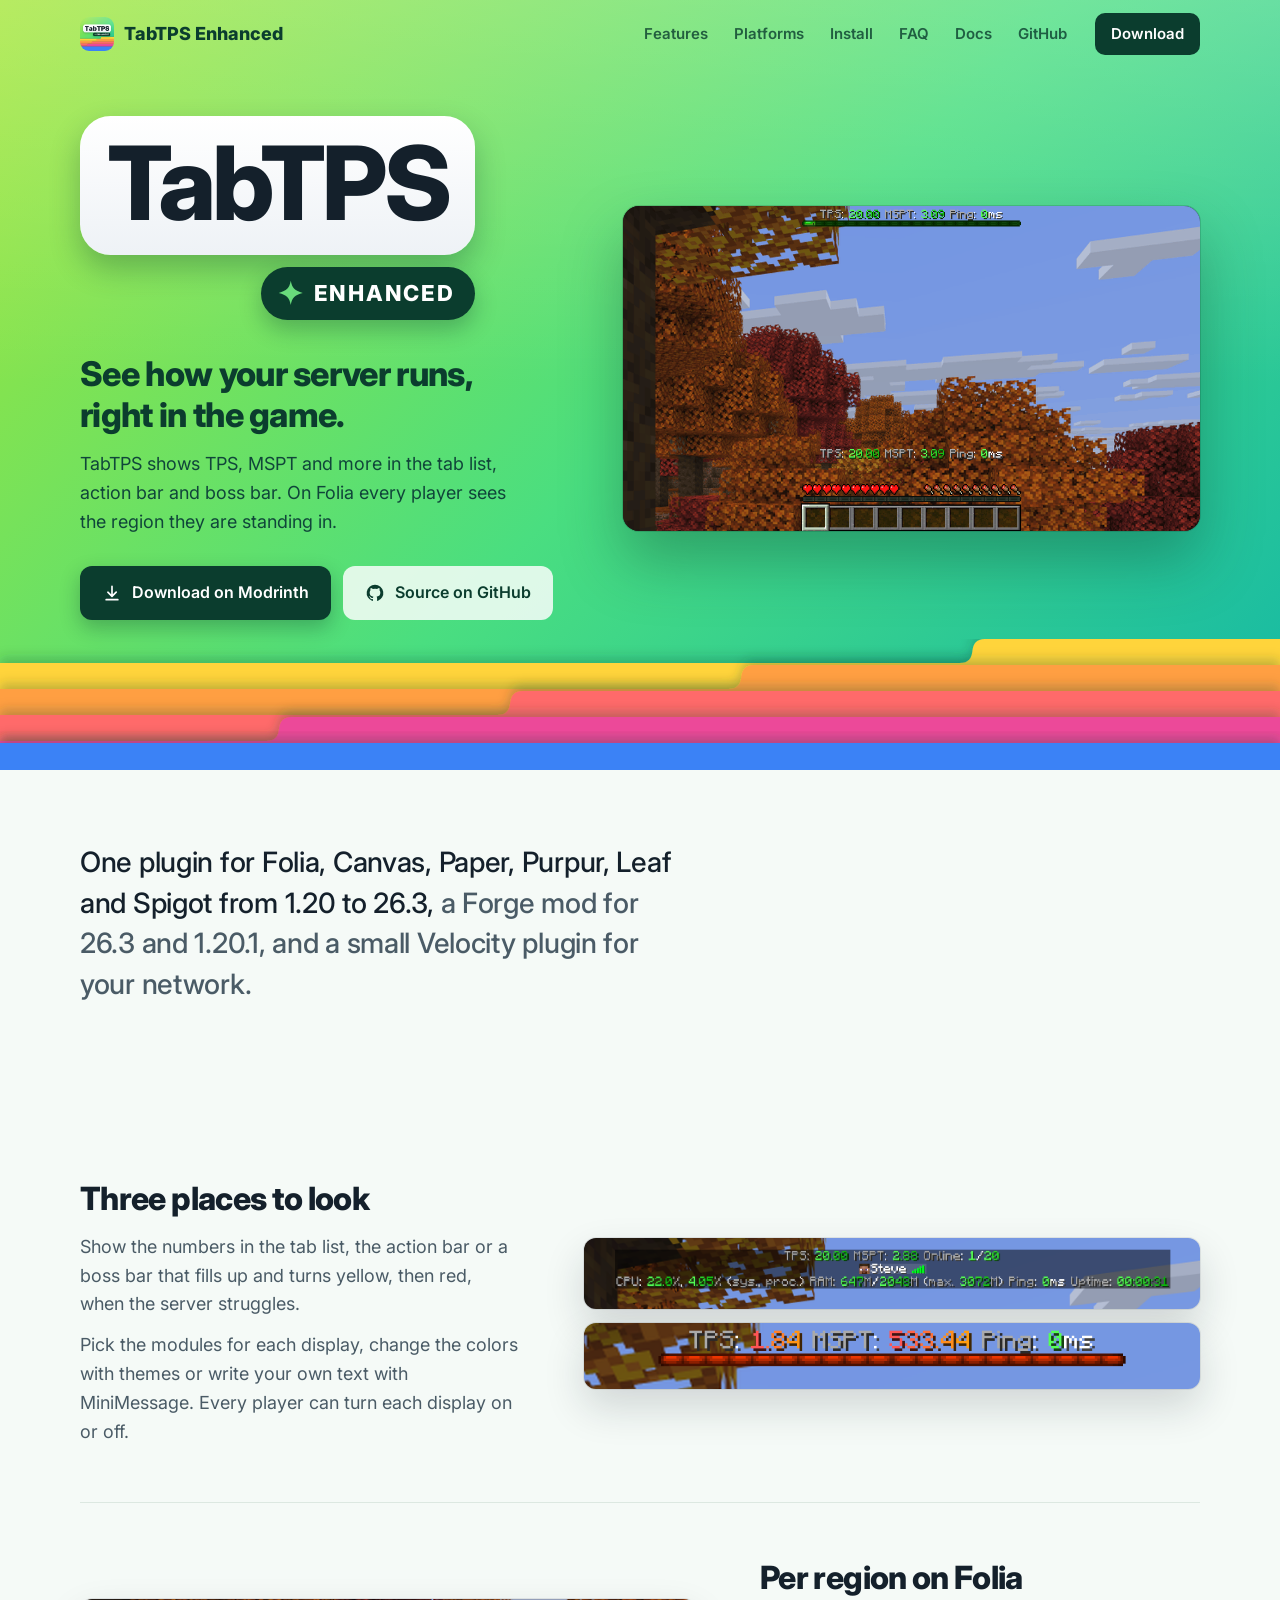
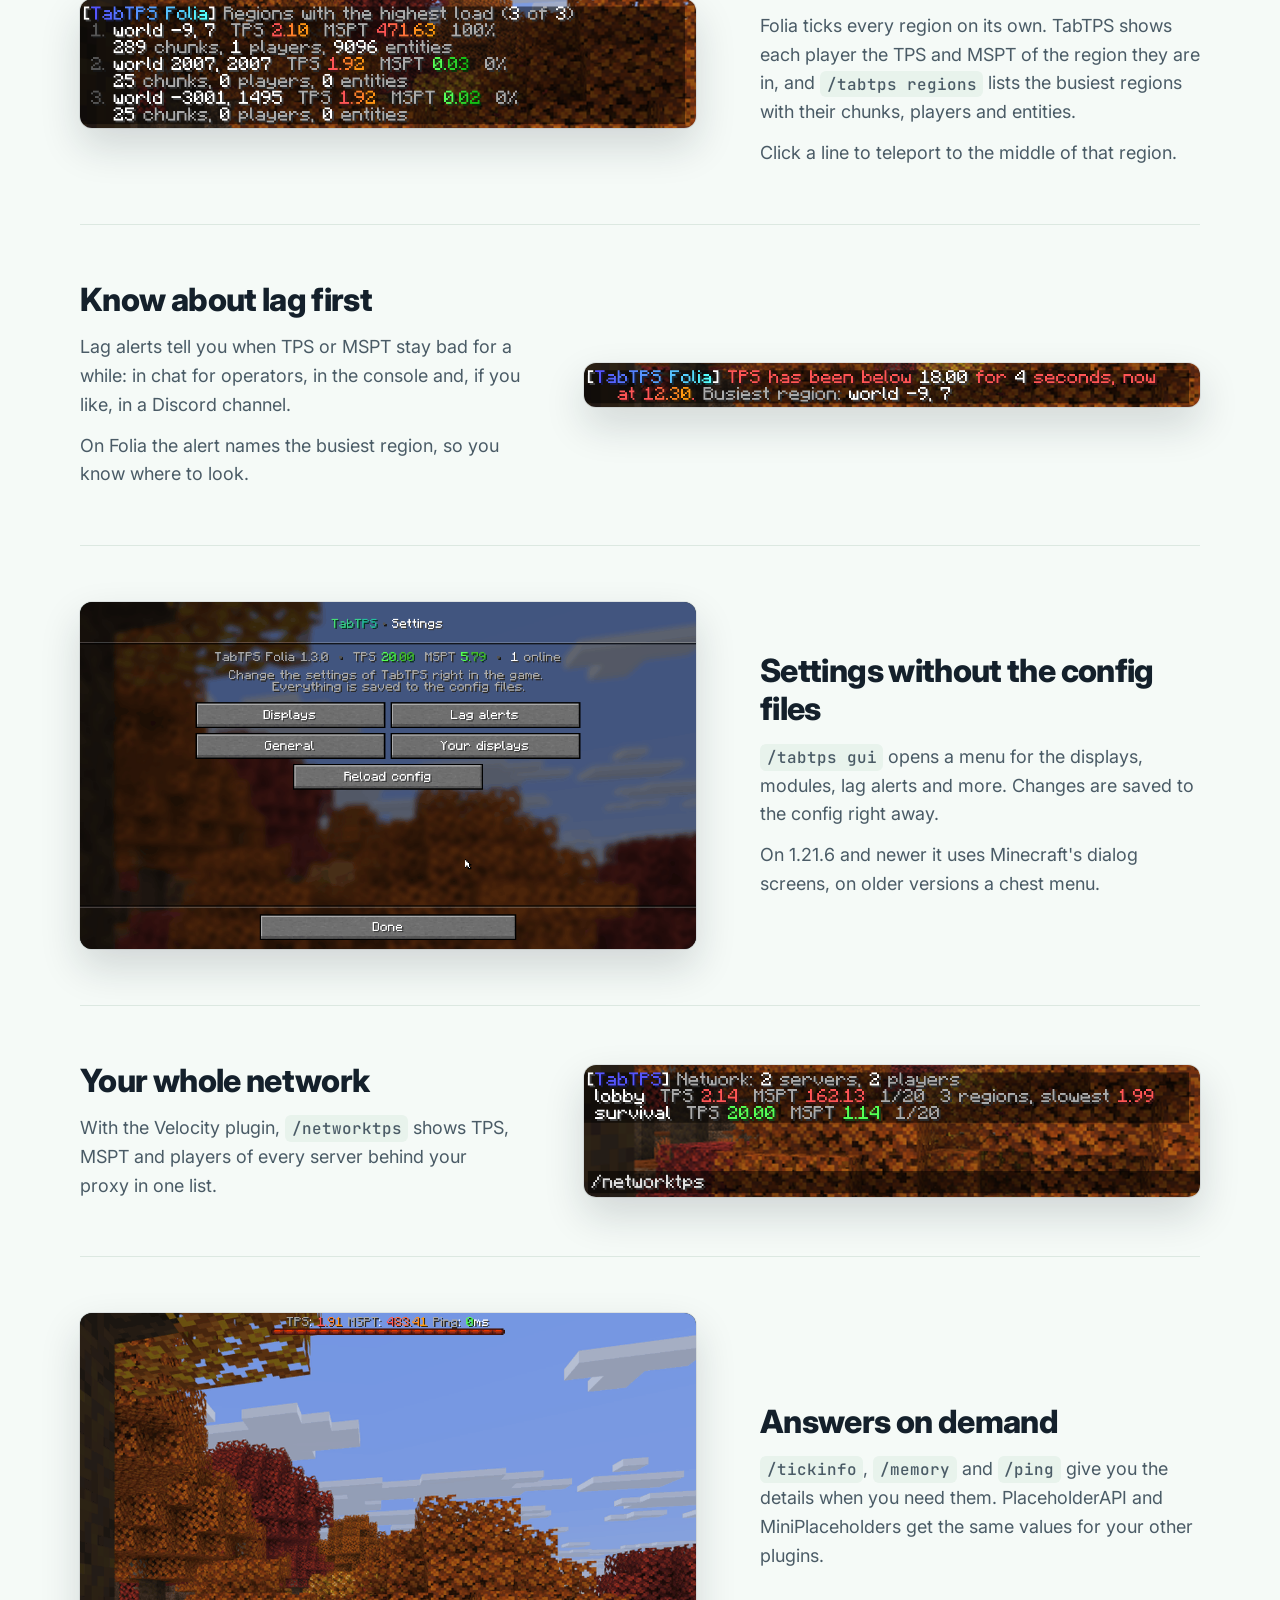
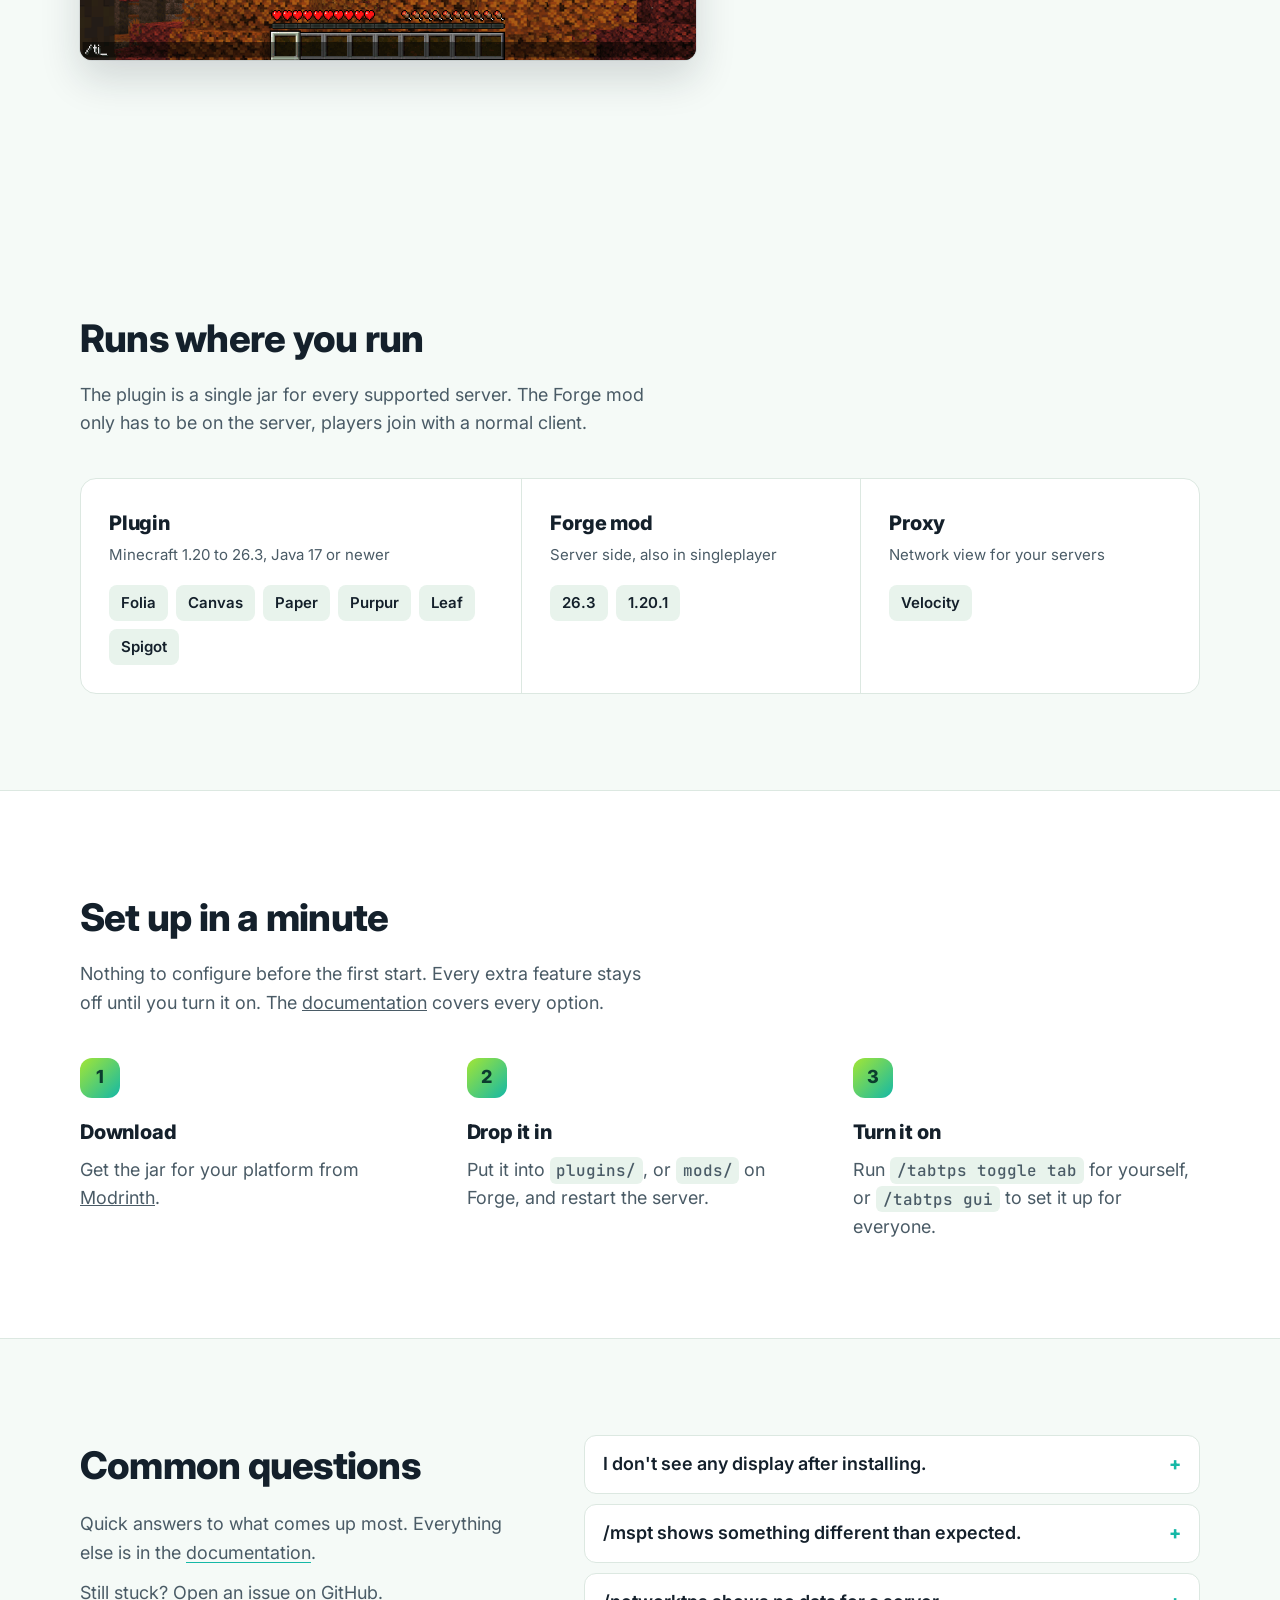
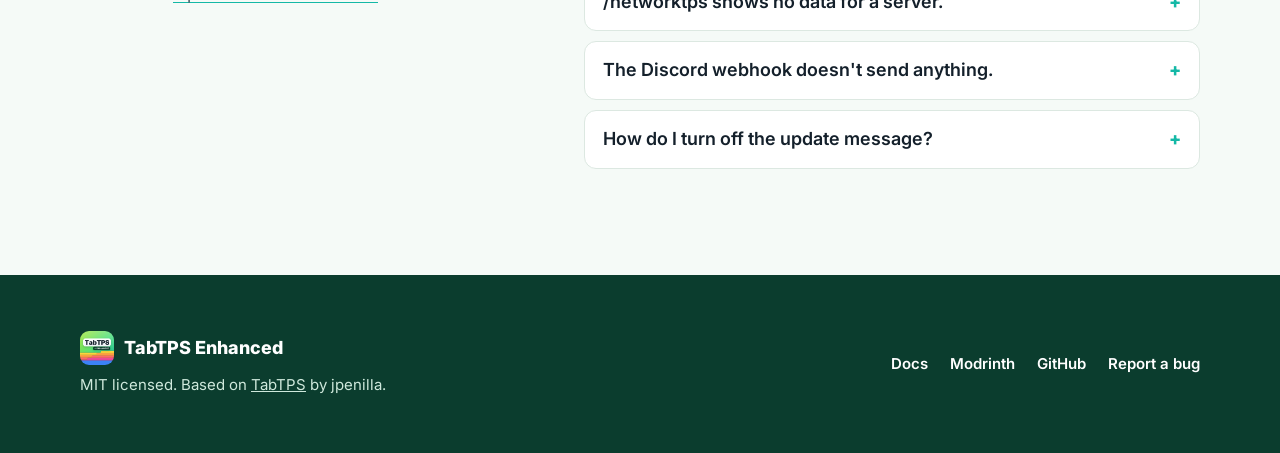
==== docs/index.html @ 2b4ebb53 "Add website and documentation Static landing page and documentation in docs/ for GitHub Pages. The r" ====
<!doctype html>
<html lang="en">
<head>
<meta charset="utf-8">
<meta name="viewport" content="width=device-width, initial-scale=1">
<title>TabTPS Enhanced</title>
<meta name="description" content="TPS, MSPT and more in the tab list, action bar and boss bar. Per region on Folia. For Folia, Canvas, Paper, Purpur, Leaf, Spigot, Forge and Velocity.">
<meta property="og:title" content="TabTPS Enhanced">
<meta property="og:description" content="TPS, MSPT and more in the tab list, action bar and boss bar. Per region on Folia.">
<meta property="og:image" content="media/logo-256.png">
<link rel="icon" href="media/logo-128.png">
<link rel="preconnect" href="https://fonts.googleapis.com">
<link rel="preconnect" href="https://fonts.gstatic.com" crossorigin>
<link href="https://fonts.googleapis.com/css2?family=Inter:wght@400;500;600;800&family=JetBrains+Mono:wght@500&display=swap" rel="stylesheet">
<link rel="stylesheet" href="site.css">
</head>
<body>

<header class="topbar">
  <nav class="nav wrap" aria-label="Main">
    <a class="brand" href="#top"><img src="media/logo-128.png" alt=""><span>TabTPS Enhanced</span></a>
    <ul class="nav-links" id="nav-links">
      <li><a href="#features">Features</a></li>
      <li><a href="#platforms">Platforms</a></li>
      <li><a href="#install">Install</a></li>
      <li><a href="#faq">FAQ</a></li>
      <li><a href="docs.html">Docs</a></li>
      <li><a href="https://github.com/MCbabel/TabTPS-Folia">GitHub</a></li>
      <li class="menu-only"><a href="https://modrinth.com/plugin/tabtps-folia">Download on Modrinth</a></li>
    </ul>
    <a class="nav-download" href="https://modrinth.com/plugin/tabtps-folia">Download</a>
    <button class="menu-toggle" type="button" aria-expanded="false" aria-controls="nav-links">Menu</button>
  </nav>
</header>

<div class="hero" id="top">
  <div class="wrap">
    <div class="hero-grid">
      <div class="hero-copy">
        <div class="mark" aria-label="TabTPS Enhanced">
          <span class="mark-card">TabTPS</span>
          <span class="mark-pill">
            <svg viewBox="0 0 32 32" aria-hidden="true"><path fill="#69DB7C" d="M16 1C17.6 9.6 20.6 12.6 30 15 20.6 17.4 17.6 20.4 16 29 14.4 20.4 11.4 17.4 2 15 11.4 12.6 14.4 9.6 16 1Z"/></svg>
            ENHANCED
          </span>
        </div>
        <h1>See how your server runs, right in the game.</h1>
        <p class="lead">TabTPS shows TPS, MSPT and more in the tab list, action bar and boss bar. On Folia every player sees the region they are standing in.</p>
        <div class="actions">
          <a class="button primary" href="https://modrinth.com/plugin/tabtps-folia">
            <svg viewBox="0 0 24 24" aria-hidden="true"><path fill="currentColor" d="M12 3a1 1 0 0 1 1 1v9.59l3.3-3.3a1 1 0 1 1 1.4 1.42l-5 5a1 1 0 0 1-1.4 0l-5-5a1 1 0 0 1 1.4-1.42l3.3 3.3V4a1 1 0 0 1 1-1ZM5 19h14a1 1 0 1 1 0 2H5a1 1 0 1 1 0-2Z"/></svg>
            Download on Modrinth
          </a>
          <a class="button secondary" href="https://github.com/MCbabel/TabTPS-Folia">
            <svg viewBox="0 0 24 24" aria-hidden="true"><path fill="currentColor" d="M12 2a10 10 0 0 0-3.16 19.49c.5.09.68-.22.68-.48v-1.7c-2.78.6-3.37-1.34-3.37-1.34-.46-1.16-1.11-1.47-1.11-1.47-.9-.62.07-.6.07-.6 1 .07 1.53 1.03 1.53 1.03.89 1.53 2.34 1.09 2.91.83.09-.65.35-1.09.63-1.34-2.22-.25-4.55-1.11-4.55-4.94 0-1.09.39-1.98 1.03-2.68-.1-.25-.45-1.27.1-2.65 0 0 .84-.27 2.75 1.02a9.5 9.5 0 0 1 5 0c1.91-1.29 2.75-1.02 2.75-1.02.55 1.38.2 2.4.1 2.65.64.7 1.03 1.59 1.03 2.68 0 3.84-2.34 4.68-4.57 4.93.36.31.68.92.68 1.85v2.74c0 .27.18.58.69.48A10 10 0 0 0 12 2Z"/></svg>
            Source on GitHub
          </a>
        </div>
      </div>
      <div class="screen">
        <img src="media/showcase.gif" width="960" height="540" alt="The boss bar, action bar and tab list showing TPS and MSPT while a server lags and recovers">
      </div>
    </div>
  </div>

  <svg class="bands" viewBox="0 0 1440 132" preserveAspectRatio="none" aria-hidden="true">
    <defs>
      <filter id="lift" x="-5%" y="-40%" width="110%" height="180%">
        <feDropShadow dx="0" dy="-5" stdDeviation="6" flood-color="#0B3D2E" flood-opacity="0.25"/>
      </filter>
    </defs>
    <path filter="url(#lift)" fill="#FFD43B" d="M0 24H1080Q1094 24 1094 10V14Q1094 0 1108 0H1440V132H0Z"/>
    <path filter="url(#lift)" fill="#FF9F43" d="M0 50H820Q834 50 834 36V40Q834 26 848 26H1440V132H0Z"/>
    <path filter="url(#lift)" fill="#FF6B6B" d="M0 76H560Q574 76 574 62V66Q574 52 588 52H1440V132H0Z"/>
    <path filter="url(#lift)" fill="#EC4899" d="M0 102H300Q314 102 314 88V92Q314 78 328 78H1440V132H0Z"/>
    <path filter="url(#lift)" fill="#3B82F6" d="M0 104H1440V132H0Z"/>
  </svg>
</div>

<main>
  <div class="intro wrap">
    <p>One plugin for Folia, Canvas, Paper, Purpur, Leaf and Spigot from 1.20 to 26.3, <span>a Forge mod for 26.3 and 1.20.1, and a small Velocity plugin for your network.</span></p>
  </div>

  <section id="features" class="wrap" aria-label="Features">
    <article class="feature">
      <div class="copy">
        <h2>Three places to look</h2>
        <p>Show the numbers in the tab list, the action bar or a boss bar that fills up and turns yellow, then red, when the server struggles.</p>
        <p>Pick the modules for each display, change the colors with themes or write your own text with MiniMessage. Every player can turn each display on or off.</p>
      </div>
      <div>
        <img class="shot" src="media/tab-list.png" width="1431" height="165" alt="Tab list with TPS, MSPT, players, CPU, memory, ping and uptime" loading="lazy">
        <img class="shot" src="media/boss-bar-lag.png" width="720" height="78" alt="Red boss bar while the server lags" loading="lazy">
      </div>
    </article>

    <article class="feature flip">
      <div class="copy">
        <h2>Per region on Folia</h2>
        <p>Folia ticks every region on its own. TabTPS shows each player the TPS and MSPT of the region they are in, and <code>/tabtps regions</code> lists the busiest regions with their chunks, players and entities.</p>
        <p>Click a line to teleport to the middle of that region.</p>
      </div>
      <img class="shot" src="media/regions.png" width="990" height="207" alt="List of regions sorted by load, the first one at 100 percent with 9096 entities" loading="lazy">
    </article>

    <article class="feature">
      <div class="copy">
        <h2>Know about lag first</h2>
        <p>Lag alerts tell you when TPS or MSPT stay bad for a while: in chat for operators, in the console and, if you like, in a Discord channel.</p>
        <p>On Folia the alert names the busiest region, so you know where to look.</p>
      </div>
      <img class="shot" src="media/lag-alert.png" width="990" height="72" alt="Chat message: TPS has been below 18 for 4 seconds, busiest region world -9, 7" loading="lazy">
    </article>

    <article class="feature flip">
      <div class="copy">
        <h2>Settings without the config files</h2>
        <p><code>/tabtps gui</code> opens a menu for the displays, modules, lag alerts and more. Changes are saved to the config right away.</p>
        <p>On 1.21.6 and newer it uses Minecraft's dialog screens, on older versions a chest menu.</p>
      </div>
      <img class="shot" src="media/gui.gif" width="960" height="540" alt="Clicking through the settings menu: displays, header modules, lag alerts and saving" loading="lazy">
    </article>

    <article class="feature">
      <div class="copy">
        <h2>Your whole network</h2>
        <p>With the Velocity plugin, <code>/networktps</code> shows TPS, MSPT and players of every server behind your proxy in one list.</p>
      </div>
      <img class="shot" src="media/network.png" width="990" height="213" alt="Network list with the lobby lagging in red and survival at 20 TPS" loading="lazy">
    </article>

    <article class="feature flip">
      <div class="copy">
        <h2>Answers on demand</h2>
        <p><code>/tickinfo</code>, <code>/memory</code> and <code>/ping</code> give you the details when you need them. PlaceholderAPI and MiniPlaceholders get the same values for your other plugins.</p>
      </div>
      <img class="shot" src="media/commands.gif" width="960" height="540" alt="Typing /tickinfo, /tabtps regions and /memory in chat" loading="lazy">
    </article>
  </section>

  <section id="platforms" class="platforms" aria-labelledby="platforms-title">
    <div class="wrap">
      <h2 id="platforms-title">Runs where you run</h2>
      <p>The plugin is a single jar for every supported server. The Forge mod only has to be on the server, players join with a normal client.</p>
      <div class="platform-list">
        <div>
          <h3>Plugin</h3>
          <p class="meta">Minecraft 1.20 to 26.3, Java 17 or newer</p>
          <ul><li>Folia</li><li>Canvas</li><li>Paper</li><li>Purpur</li><li>Leaf</li><li>Spigot</li></ul>
        </div>
        <div>
          <h3>Forge mod</h3>
          <p class="meta">Server side, also in singleplayer</p>
          <ul><li>26.3</li><li>1.20.1</li></ul>
        </div>
        <div>
          <h3>Proxy</h3>
          <p class="meta">Network view for your servers</p>
          <ul><li>Velocity</li></ul>
        </div>
      </div>
    </div>
  </section>

  <section id="install" class="install" aria-labelledby="install-title">
    <div class="wrap">
      <h2 id="install-title">Set up in a minute</h2>
      <p>Nothing to configure before the first start. Every extra feature stays off until you turn it on. The <a href="docs.html">documentation</a> covers every option.</p>
      <ol class="steps">
        <li>
          <h3>Download</h3>
          <p>Get the jar for your platform from <a href="https://modrinth.com/plugin/tabtps-folia">Modrinth</a>.</p>
        </li>
        <li>
          <h3>Drop it in</h3>
          <p>Put it into <code>plugins/</code>, or <code>mods/</code> on Forge, and restart the server.</p>
        </li>
        <li>
          <h3>Turn it on</h3>
          <p>Run <code>/tabtps toggle tab</code> for yourself, or <code>/tabtps gui</code> to set it up for everyone.</p>
        </li>
      </ol>
    </div>
  </section>
  <section id="faq" class="faq-section" aria-labelledby="faq-title">
    <div class="wrap faq-grid">
      <div class="faq-intro">
        <h2 id="faq-title">Common questions</h2>
        <p>Quick answers to what comes up most. Everything else is in the <a href="docs.html">documentation</a>.</p>
        <p class="faq-more">Still stuck? <a href="https://github.com/MCbabel/TabTPS-Folia/issues">Open an issue on GitHub</a>.</p>
      </div>
      <div class="faq-list">
        <details class="faq">
          <summary>I don't see any display after installing.</summary>
          <p>Displays start turned off. Run <code>/tabtps toggle tab</code>, or set <code>enable-on-login=true</code> in your display config to turn them on for everyone who joins.</p>
        </details>
        <details class="faq">
          <summary>/mspt shows something different than expected.</summary>
          <p>On Paper-based servers <code>/mspt</code> belongs to Paper. Use <code>/tickinfo</code> for TabTPS' overview.</p>
        </details>
        <details class="faq">
          <summary>/networktps shows no data for a server.</summary>
          <p>Check that <code>send-stats-to-proxy=true</code> is set on that server and that at least one player is online there. Data travels through a player's connection. Forge servers do not send data yet.</p>
        </details>
        <details class="faq">
          <summary>The Discord webhook doesn't send anything.</summary>
          <p>Make sure the URL starts with <code>https://discord.com/api/webhooks/</code>. Other addresses are ignored, and the console says so.</p>
        </details>
        <details class="faq">
          <summary>How do I turn off the update message?</summary>
          <p>Set <code>update-notify-on-join=false</code> in <code>main.conf</code>, or <code>update-checker=false</code> to skip the check entirely.</p>
        </details>
      </div>
    </div>
  </section>
</main>

<footer>
  <div class="wrap">
    <div>
      <a class="brand" href="#top"><img src="media/logo-128.png" alt="">TabTPS Enhanced</a>
      <p>MIT licensed. Based on <a href="https://github.com/jpenilla/TabTPS">TabTPS</a> by jpenilla.</p>
    </div>
    <nav aria-label="Links">
      <a href="docs.html">Docs</a>
      <a href="https://modrinth.com/plugin/tabtps-folia">Modrinth</a>
      <a href="https://github.com/MCbabel/TabTPS-Folia">GitHub</a>
      <a href="https://github.com/MCbabel/TabTPS-Folia/issues">Report a bug</a>
    </nav>
  </div>
</footer>

<dialog class="viewer" aria-label="Enlarged image">
  <button class="close" type="button" aria-label="Close">&times;</button>
  <div class="frame"><img alt=""></div>
  <p></p>
</dialog>

<script src="site.js"></script>

</body>
</html>
---- docs/site.css ----
:root {
  --lime: #A3E635;
  --green: #4ADE80;
  --teal: #14B8A6;
  --ink: #14202B;
  --forest: #0B3D2E;
  --leaf: #69DB7C;
  --paper: #F5FAF7;
  --surface: #FFFFFF;
  --text: #14202B;
  --muted: #4A5B66;
  --line: #DCE8E1;
  --code-bg: #E8F3EC;
  --band-yellow: #FFD43B;
  --band-orange: #FF9F43;
  --band-red: #FF6B6B;
  --band-pink: #EC4899;
  --band-blue: #3B82F6;
  --wrap: 1120px;
}
@media (prefers-color-scheme: dark) {
  :root {
    --paper: #0D1814;
    --surface: #13221C;
    --text: #E4F1EA;
    --muted: #A3B7AD;
    --line: #22362D;
    --code-bg: #183128;
  }
}

* { box-sizing: border-box; }
html { scroll-behavior: smooth; }
body {
  margin: 0;
  background: var(--paper);
  color: var(--text);
  font: 400 18px/1.6 "Inter", system-ui, sans-serif;
  -webkit-font-smoothing: antialiased;
}
img { display: block; max-width: 100%; height: auto; }
a { color: inherit; }
a:focus-visible, .button:focus-visible {
  outline: 3px solid var(--ink);
  outline-offset: 3px;
  border-radius: 10px;
}
code {
  font: 500 0.88em/1 "JetBrains Mono", ui-monospace, monospace;
  background: var(--code-bg);
  padding: 0.18em 0.42em;
  border-radius: 6px;
  white-space: nowrap;
}
.wrap { width: min(var(--wrap), 100% - 32px); margin-inline: auto; }

/* Hero */
.hero {
  position: relative;
  background: linear-gradient(135deg, var(--lime) 0%, var(--green) 52%, var(--teal) 100%);
  color: var(--forest);
  padding-bottom: 150px;
  overflow: hidden;
}
.hero::before {
  content: "";
  position: absolute;
  inset: 0 0 50% 0;
  background: linear-gradient(180deg, rgba(255, 255, 255, 0.22), rgba(255, 255, 255, 0));
  pointer-events: none;
}
.topbar {
  position: fixed;
  inset: 0 0 auto 0;
  z-index: 10;
  color: var(--forest);
  border-bottom: 1px solid transparent;
  transition: background-color 0.2s ease, border-color 0.2s ease, color 0.2s ease;
}
.topbar.scrolled {
  background: color-mix(in srgb, var(--paper) 86%, transparent);
  -webkit-backdrop-filter: blur(14px) saturate(1.4);
  backdrop-filter: blur(14px) saturate(1.4);
  border-bottom-color: var(--line);
  color: var(--text);
}
.nav {
  display: flex;
  align-items: center;
  gap: 28px;
  height: 68px;
}
.brand {
  display: flex;
  align-items: center;
  gap: 10px;
  font-weight: 800;
  font-size: 18px;
  text-decoration: none;
  color: inherit;
  margin-right: auto;
}
.brand img { width: 34px; height: 34px; border-radius: 9px; }
.nav-links {
  display: flex;
  gap: 26px;
  list-style: none;
  margin: 0;
  padding: 0;
  font-weight: 600;
  font-size: 15px;
}
.nav-links a { text-decoration: none; opacity: 0.8; padding: 6px 0; border-bottom: 2px solid transparent; }
.nav-links a:hover { opacity: 1; }
.nav-links a[aria-current="true"] { opacity: 1; border-bottom-color: currentColor; }
.nav-links .menu-only { display: none; }
.nav-download {
  padding: 9px 16px;
  border-radius: 10px;
  background: var(--forest);
  color: #FFFFFF;
  font-weight: 600;
  font-size: 15px;
  text-decoration: none;
}
.menu-toggle {
  display: none;
  padding: 9px 14px;
  border: 0;
  border-radius: 10px;
  background: rgba(255, 255, 255, 0.7);
  color: var(--forest);
  font: 600 15px/1 "Inter", system-ui, sans-serif;
  cursor: pointer;
}
.scrolled .menu-toggle { background: var(--code-bg); color: var(--text); }
.menu-toggle:focus-visible { outline: 3px solid var(--ink); outline-offset: 2px; }
section, [id] { scroll-margin-top: 84px; }

.hero-grid {
  position: relative;
  display: grid;
  grid-template-columns: minmax(0, 6fr) minmax(0, 7fr);
  gap: 48px;
  align-items: center;
  padding-top: 116px;
}
.mark { display: inline-flex; flex-direction: column; align-items: flex-end; gap: 12px; }
.mark-card {
  background: linear-gradient(180deg, #FFFFFF, #EEF2F6);
  color: var(--ink);
  font-weight: 800;
  font-size: clamp(56px, 8vw, 104px);
  letter-spacing: -0.035em;
  line-height: 1;
  padding: 0.16em 0.26em 0.2em;
  border-radius: 0.3em;
  box-shadow: 0 14px 30px rgba(11, 61, 46, 0.3);
}
.mark-pill {
  display: inline-flex;
  align-items: center;
  gap: 9px;
  background: var(--forest);
  color: #FFFFFF;
  font-weight: 800;
  font-size: clamp(17px, 1.9vw, 22px);
  letter-spacing: 0.08em;
  padding: 9px 20px 9px 16px;
  border-radius: 999px;
  box-shadow: 0 10px 22px rgba(11, 61, 46, 0.3);
}
.mark-pill svg { width: 1.25em; height: 1.25em; }
.hero h1 {
  font-size: clamp(26px, 2.8vw, 34px);
  line-height: 1.2;
  letter-spacing: -0.02em;
  font-weight: 800;
  margin: 34px 0 14px;
  max-width: 18ch;
}
.hero p.lead {
  margin: 0 0 30px;
  font-size: 18px;
  color: #10463A;
  max-width: 40ch;
}
.actions { display: flex; flex-wrap: wrap; gap: 12px; }
.button {
  display: inline-flex;
  align-items: center;
  gap: 10px;
  padding: 14px 22px;
  border-radius: 12px;
  font-weight: 600;
  font-size: 16px;
  text-decoration: none;
  transition: transform 0.15s ease, box-shadow 0.15s ease;
}
.button svg { width: 20px; height: 20px; flex: none; }
.button.primary { background: var(--forest); color: #FFFFFF; box-shadow: 0 8px 20px rgba(11, 61, 46, 0.32); }
.button.secondary { background: rgba(255, 255, 255, 0.82); color: var(--forest); }
.button:hover { transform: translateY(-1px); }
.button.primary:hover { box-shadow: 0 12px 26px rgba(11, 61, 46, 0.38); }

.screen {
  position: relative;
  border-radius: 16px;
  overflow: hidden;
  background: #1B2A23;
  box-shadow: 0 30px 60px rgba(11, 61, 46, 0.35), 0 0 0 1px rgba(11, 61, 46, 0.18);
  animation: rise 0.9s cubic-bezier(0.2, 0.7, 0.2, 1) both 0.15s;
}
.screen img { width: 100%; }
@keyframes rise {
  from { opacity: 0; transform: translateY(28px) scale(0.98); }
  to { opacity: 1; transform: none; }
}

.bands {
  position: absolute;
  left: 0;
  right: 0;
  bottom: -1px;
  width: 100%;
  height: 132px;
}

/* Sections */
section { padding: 96px 0; }
.intro { padding: 72px 0 24px; }
.intro p {
  font-size: clamp(22px, 2.4vw, 28px);
  line-height: 1.45;
  letter-spacing: -0.01em;
  font-weight: 500;
  max-width: 34ch;
  margin: 0;
}
.intro p span { color: var(--muted); }

.feature {
  display: grid;
  grid-template-columns: minmax(0, 5fr) minmax(0, 7fr);
  gap: 64px;
  align-items: center;
  padding: 56px 0;
  border-top: 1px solid var(--line);
}
.feature:first-of-type { border-top: 0; }
.feature.flip { grid-template-columns: minmax(0, 7fr) minmax(0, 5fr); }
.feature.flip .copy { order: 2; }
.feature h2 {
  font-size: clamp(26px, 2.6vw, 32px);
  line-height: 1.2;
  letter-spacing: -0.02em;
  font-weight: 800;
  margin: 0 0 14px;
}
.feature p { color: var(--muted); margin: 0 0 12px; max-width: 46ch; }
.feature p:last-child { margin-bottom: 0; }
.shot {
  border-radius: 12px;
  overflow: hidden;
  box-shadow: 0 18px 40px rgba(20, 32, 43, 0.16), 0 0 0 1px rgba(20, 32, 43, 0.08);
  background: #1B2A23;
}
.shot + .shot { margin-top: 14px; }
.pixel { image-rendering: pixelated; }

/* Platforms */
.platforms h2, .install h2 {
  font-size: clamp(28px, 3vw, 38px);
  letter-spacing: -0.02em;
  font-weight: 800;
  margin: 0 0 12px;
}
.platforms > .wrap > p, .install > .wrap > p { color: var(--muted); margin: 0 0 40px; max-width: 52ch; }
.platform-list {
  display: grid;
  grid-template-columns: 1.3fr 1fr 1fr;
  border: 1px solid var(--line);
  border-radius: 16px;
  background: var(--surface);
  overflow: hidden;
}
.platform-list > div { padding: 28px; }
.platform-list > div + div { border-left: 1px solid var(--line); }
.platform-list h3 { margin: 0 0 4px; font-size: 20px; font-weight: 800; letter-spacing: -0.01em; }
.platform-list .meta { margin: 0 0 18px; color: var(--muted); font-size: 15px; }
.platform-list ul { list-style: none; margin: 0; padding: 0; display: flex; flex-wrap: wrap; gap: 8px; }
.platform-list li {
  font-size: 15px;
  font-weight: 600;
  padding: 6px 12px;
  border-radius: 8px;
  background: var(--code-bg);
}

/* Install */
.install { background: var(--surface); border-top: 1px solid var(--line); border-bottom: 1px solid var(--line); }
.steps { list-style: none; margin: 0; padding: 0; display: grid; grid-template-columns: repeat(3, 1fr); gap: 40px; counter-reset: step; }
.steps li { counter-increment: step; position: relative; padding-top: 58px; }
.steps li::before {
  content: counter(step);
  position: absolute;
  top: 0;
  left: 0;
  width: 40px;
  height: 40px;
  border-radius: 12px;
  display: grid;
  place-items: center;
  font-weight: 800;
  color: var(--forest);
  background: linear-gradient(135deg, var(--lime), var(--teal));
}
.steps h3 { margin: 0 0 8px; font-size: 20px; font-weight: 800; letter-spacing: -0.01em; }
.steps p { margin: 0; color: var(--muted); }

/* Footer */
footer { background: var(--forest); color: #CFE9DC; padding: 56px 0; font-size: 15px; }
footer .wrap { display: flex; flex-wrap: wrap; justify-content: space-between; gap: 24px; align-items: center; }
footer .brand { color: #FFFFFF; }
footer p { margin: 8px 0 0; max-width: 52ch; }
footer nav { display: flex; gap: 22px; font-weight: 600; }
footer nav a { text-decoration: none; color: #FFFFFF; }
footer nav a:hover { text-decoration: underline; text-underline-offset: 4px; }

/* Enlarge images */
.zoom {
  display: block;
  width: 100%;
  padding: 0;
  border: 0;
  background: none;
  cursor: zoom-in;
  font: inherit;
  color: inherit;
}
.zoom + .zoom { margin-top: 14px; }
.zoom:focus-visible { outline: 3px solid var(--teal); outline-offset: 4px; border-radius: 14px; }
.zoom .shot + .shot { margin-top: 0; }
.viewer {
  width: 100vw;
  height: 100vh;
  max-width: none;
  max-height: none;
  margin: 0;
  padding: 0;
  border: 0;
  background: rgba(8, 20, 16, 0.97);
  color: #FFFFFF;
}
.viewer::backdrop { background: transparent; }
.viewer[open] { display: flex; flex-direction: column; align-items: center; justify-content: center; gap: 16px; animation: fade 0.18s ease both; }
.viewer img {
  max-width: min(96vw, 1600px);
  max-height: calc(100vh - 120px);
  width: auto;
  height: auto;
  border-radius: 10px;
  image-rendering: pixelated;
  box-shadow: 0 30px 80px rgba(0, 0, 0, 0.5);
}
.viewer .frame { position: relative; display: grid; place-items: center; }
.viewer.turned img {
  position: absolute;
  top: 50%;
  left: 50%;
  max-width: none;
  max-height: none;
  transform: translate(-50%, -50%) rotate(90deg);
}
.viewer p { margin: 0; max-width: 60ch; padding: 0 20px; text-align: center; font-size: 15px; color: #CFE9DC; }
.viewer .close {
  position: absolute;
  top: 14px;
  right: 14px;
  width: 44px;
  height: 44px;
  border: 0;
  border-radius: 12px;
  background: rgba(255, 255, 255, 0.14);
  color: #FFFFFF;
  font-size: 26px;
  line-height: 1;
  cursor: pointer;
}
.viewer .close:hover { background: rgba(255, 255, 255, 0.24); }
.viewer .close:focus-visible { outline: 3px solid var(--lime); outline-offset: 2px; }
@keyframes fade { from { opacity: 0; } to { opacity: 1; } }

@media (max-width: 900px) {
  .hero-grid, .feature, .feature.flip { grid-template-columns: 1fr; gap: 32px; }
  .feature.flip .copy { order: 0; }
  .nav { gap: 12px; height: 60px; }
  .nav-links, .nav-download { display: none; }
  .menu-toggle { display: block; }
  .topbar:not(.scrolled) .brand span { display: none; }
  .docs-page .topbar:not(.scrolled) .brand span { display: inline; }
  .topbar.open {
    background: var(--surface);
    -webkit-backdrop-filter: none;
    backdrop-filter: none;
    border-bottom-color: var(--line);
  }
  .topbar.open::after {
    content: "";
    position: fixed;
    inset: 60px 0 0 0;
    z-index: -1;
    background: rgba(8, 20, 16, 0.45);
  }
  .topbar.open .nav-links {
    display: flex;
    position: absolute;
    top: 60px;
    left: 0;
    right: 0;
    flex-direction: column;
    gap: 0;
    padding: 4px 16px 20px;
    background: var(--surface);
    color: var(--text);
    border-bottom: 1px solid var(--line);
    box-shadow: 0 24px 40px rgba(8, 20, 16, 0.18);
  }
  .topbar.open .nav-links li + li { border-top: 1px solid var(--line); }
  .topbar.open .nav-links a {
    display: block;
    padding: 15px 4px;
    border-bottom: 0;
    font-size: 17px;
    opacity: 1;
  }
  .topbar.open .nav-links a[aria-current="true"] { color: var(--teal); }
  .nav-links .menu-only { display: none; }
  .topbar.open .nav-links .menu-only { display: block; border-top: 0; padding-top: 12px; }
  .topbar.open .nav-links .menu-only a {
    text-align: center;
    padding: 14px;
    border-radius: 12px;
    background: var(--forest);
    color: #FFFFFF;
    font-weight: 600;
  }
  .hero-grid { padding-top: 96px; }
  .hero-copy { display: flex; flex-direction: column; align-items: center; text-align: center; }
  .mark { align-items: center; gap: 0; }
  .mark-pill { position: relative; margin-top: -16px; }
  .hero h1 { margin-top: 28px; }
  .actions { flex-direction: column; align-self: stretch; }
  .button { justify-content: center; }
  .hero { padding-bottom: 110px; }
  .bands { height: 92px; }
  .platform-list { grid-template-columns: 1fr; }
  .platform-list > div + div { border-left: 0; border-top: 1px solid var(--line); }
  .steps { grid-template-columns: 1fr; gap: 28px; }
  section { padding: 64px 0; }
}
@media (prefers-reduced-motion: reduce) {
  html { scroll-behavior: auto; }
  .screen { animation: none; }
  .button, .topbar { transition: none; }
  .viewer[open] { animation: none; }
}

/* Docs */
.nav-links a[aria-current="page"] { opacity: 1; border-bottom-color: currentColor; }
.visually-hidden {
  position: absolute;
  width: 1px;
  height: 1px;
  overflow: hidden;
  clip: rect(0 0 0 0);
  white-space: nowrap;
}
.doc-hero {
  position: relative;
  background: linear-gradient(135deg, var(--lime) 0%, var(--green) 52%, var(--teal) 100%);
  color: var(--forest);
  padding: 120px 0 84px;
}
.doc-hero h1 {
  margin: 0 0 8px;
  font-size: clamp(36px, 5vw, 56px);
  line-height: 1.05;
  letter-spacing: -0.03em;
  font-weight: 800;
}
.doc-hero p { margin: 0; font-size: 19px; color: #10463A; max-width: 48ch; }
.bands.small { height: 52px; }

.doc-layout {
  display: grid;
  grid-template-columns: 240px minmax(0, 1fr);
  gap: 64px;
  padding: 56px 0 96px;
  align-items: start;
}
.doc-nav { position: sticky; top: 92px; max-height: calc(100vh - 112px); overflow-y: auto; padding-right: 8px; scrollbar-width: thin; scrollbar-color: var(--line) transparent; }
.doc-toc summary { display: none; }
.doc-search input {
  width: 100%;
  padding: 10px 12px;
  border-radius: 10px;
  border: 1px solid var(--line);
  background: var(--surface);
  color: var(--text);
  font: 500 15px/1.2 "Inter", system-ui, sans-serif;
  margin-bottom: 18px;
}
.doc-search input:focus-visible { outline: 3px solid var(--teal); outline-offset: 1px; border-color: transparent; }
.doc-search-empty { font-size: 14px; color: var(--muted); margin: 0 0 12px; }
.doc-toc ol { list-style: none; margin: 0; padding: 0; }
.doc-toc .group {
  font-size: 13px;
  font-weight: 600;
  color: var(--muted);
  margin-bottom: 18px;
}
.doc-toc .group { padding-left: 12px; }
.doc-toc .group ol { margin: 6px 0 0 -12px; }
.doc-toc .group a {
  display: block;
  padding: 6px 12px;
  border-radius: 8px;
  font-size: 15px;
  font-weight: 500;
  color: var(--text);
  text-decoration: none;
  border-left: 2px solid transparent;
}
.doc-toc .group a:hover { background: var(--code-bg); }
.doc-toc .group a[aria-current="true"] { background: var(--code-bg); font-weight: 600; border-left-color: var(--teal); border-radius: 0 8px 8px 0; }

.doc-content { min-width: 0; max-width: 760px; }
.doc-content section { padding: 0 0 48px; margin: 0 0 48px; border-bottom: 1px solid var(--line); }
.doc-content section:last-child { border-bottom: 0; margin-bottom: 0; }
.doc-content h2 { font-size: 30px; line-height: 1.2; letter-spacing: -0.02em; font-weight: 800; margin: 0 0 16px; }
.doc-content p { margin: 0 0 16px; color: var(--muted); max-width: 68ch; }
.doc-content p code, .doc-content td code, .doc-content li code { color: var(--text); }
.doc-content p code, .doc-content li code { white-space: normal; overflow-wrap: anywhere; }
.doc-content a { color: inherit; text-decoration-color: var(--teal); text-underline-offset: 3px; }
.doc-content table {
  width: 100%;
  border-collapse: collapse;
  margin: 8px 0 20px;
  font-size: 15px;
  line-height: 1.5;
  display: block;
  overflow-x: auto;
}
.doc-content th {
  text-align: left;
  font-weight: 600;
  color: var(--text);
  padding: 10px 14px 10px 0;
  border-bottom: 2px solid var(--line);
  white-space: nowrap;
}
.doc-content td { padding: 10px 14px 10px 0; border-bottom: 1px solid var(--line); vertical-align: top; color: var(--muted); }
.doc-content td:first-child { color: var(--text); }
.doc-content td code { white-space: normal; word-break: break-word; }

.code-block { margin: 8px 0 20px; border-radius: 12px; overflow: hidden; background: #0E2A21; }
.code-head { display: flex; justify-content: flex-end; padding: 8px 10px 0; }
.doc-content pre {
  margin: 0;
  padding: 6px 20px 18px;
  background: #0E2A21;
  color: #D7F5E5;
  overflow-x: auto;
  font: 500 14px/1.65 "JetBrains Mono", ui-monospace, monospace;
}
.doc-content pre code { background: none; padding: 0; color: inherit; font: inherit; white-space: pre; }
.copy-button {
  padding: 6px 10px;
  border: 0;
  border-radius: 8px;
  background: rgba(255, 255, 255, 0.12);
  color: #D7F5E5;
  font: 600 13px/1 "Inter", system-ui, sans-serif;
  cursor: pointer;
}
.copy-button:hover { background: rgba(255, 255, 255, 0.2); }
.copy-button:focus-visible { outline: 3px solid var(--lime); outline-offset: 2px; }

.doc-shot { border-radius: 12px; margin: 8px 0 4px; box-shadow: 0 14px 34px rgba(20, 32, 43, 0.14), 0 0 0 1px rgba(20, 32, 43, 0.08); image-rendering: pixelated; }
.doc-steps { margin: 0 0 18px; padding-left: 22px; color: var(--muted); }
.doc-steps li { margin-bottom: 8px; padding-left: 4px; }
.doc-steps li::marker { color: var(--teal); font-weight: 800; }

.faq { border: 1px solid var(--line); border-radius: 12px; background: var(--surface); margin-bottom: 10px; }
.faq summary {
  cursor: pointer;
  padding: 14px 18px;
  font-weight: 600;
  list-style: none;
  display: flex;
  justify-content: space-between;
  gap: 16px;
}
.faq summary::-webkit-details-marker { display: none; }
.faq summary::after { content: "+"; font-weight: 800; color: var(--teal); }
.faq[open] summary::after { content: "\2212"; }
.faq summary:focus-visible { outline: 3px solid var(--teal); outline-offset: 2px; border-radius: 12px; }
.faq p { padding: 0 18px 16px; margin: 0; }
.doc-more { margin-top: 18px !important; }
.doc-content [hidden] { display: none; }

@media (max-width: 900px) {
  .doc-hero { padding: 96px 0 56px; }
  .doc-hero p { font-size: 17px; }
  .doc-layout { grid-template-columns: minmax(0, 1fr); gap: 0; padding: 0 0 72px; }
  .doc-nav {
    position: sticky;
    top: 60px;
    z-index: 5;
    margin: 0 -16px 28px;
    max-height: none;
    overflow: visible;
    padding: 0;
  }
  .doc-toc { background: var(--surface); border-bottom: 1px solid var(--line); box-shadow: 0 10px 24px rgba(8, 20, 16, 0.06); }
  .doc-toc summary {
    display: flex;
    align-items: center;
    gap: 8px;
    padding: 14px 16px;
    font-size: 15px;
    font-weight: 600;
    cursor: pointer;
    list-style: none;
  }
  .doc-toc summary::-webkit-details-marker { display: none; }
  .doc-toc summary .doc-current { color: var(--teal); white-space: nowrap; overflow: hidden; text-overflow: ellipsis; }
  .doc-toc summary::after {
    content: "";
    margin-left: auto;
    width: 9px;
    height: 9px;
    border-right: 2px solid currentColor;
    border-bottom: 2px solid currentColor;
    transform: translateY(-2px) rotate(45deg);
    flex: none;
  }
  .doc-toc[open] summary::after { transform: translateY(2px) rotate(-135deg); }
  .doc-toc[open] summary { border-bottom: 1px solid var(--line); }
  .doc-toc > :not(summary) { margin-left: 16px; margin-right: 16px; }
  .doc-toc .doc-search { display: block; margin-top: 14px; }
  .doc-toc[open] > ol { max-height: 58vh; overflow-y: auto; margin-bottom: 0; padding-bottom: 12px; overscroll-behavior: contain; }
  .doc-toc .group a { padding: 10px 12px; font-size: 16px; }
  .doc-content section { padding-bottom: 36px; margin-bottom: 36px; }
  .doc-content section { scroll-margin-top: 128px; }
  .doc-content h2 { font-size: 25px; }
  .doc-content p { font-size: 17px; }

  .doc-content table { display: block; overflow: visible; margin: 8px 0 20px; font-size: 15px; }
  .doc-content thead { display: none; }
  .doc-content tbody { display: block; }
  .doc-content tr {
    display: block;
    padding: 12px 14px;
    margin-bottom: 10px;
    border: 1px solid var(--line);
    border-radius: 12px;
    background: var(--surface);
  }
  .doc-content td { display: block; padding: 3px 0; border: 0; }
  .doc-content td:first-child { padding-bottom: 8px; font-weight: 600; }
  .doc-content td:empty { display: none; }
  .doc-content td:not(:first-child)::before {
    content: attr(data-label);
    display: block;
    margin-bottom: 2px;
    font-size: 12px;
    font-weight: 600;
    color: var(--muted);
    opacity: 0.8;
  }
  .doc-content td code { word-break: normal; overflow-wrap: anywhere; }

  .doc-content pre { font-size: 13px; padding: 6px 16px 16px; }
  .doc-content pre code { white-space: pre-wrap; overflow-wrap: anywhere; }
}

/* FAQ on the main page */
.faq-grid {
  display: grid;
  grid-template-columns: minmax(0, 5fr) minmax(0, 7fr);
  gap: 64px;
  align-items: start;
}
.faq-intro { position: sticky; top: 100px; }
.faq-section h2 {
  font-size: clamp(28px, 3vw, 38px);
  letter-spacing: -0.02em;
  font-weight: 800;
  margin: 0 0 14px;
}
.faq-intro p { margin: 0 0 12px; color: var(--muted); max-width: 40ch; }
.faq-intro a, .faq-more a { color: inherit; text-decoration-color: var(--teal); text-underline-offset: 3px; }
.faq-section .faq p { color: var(--muted); }
@media (max-width: 900px) {
  .faq-grid { grid-template-columns: minmax(0, 1fr); gap: 24px; }
  .faq-intro { position: static; }
}
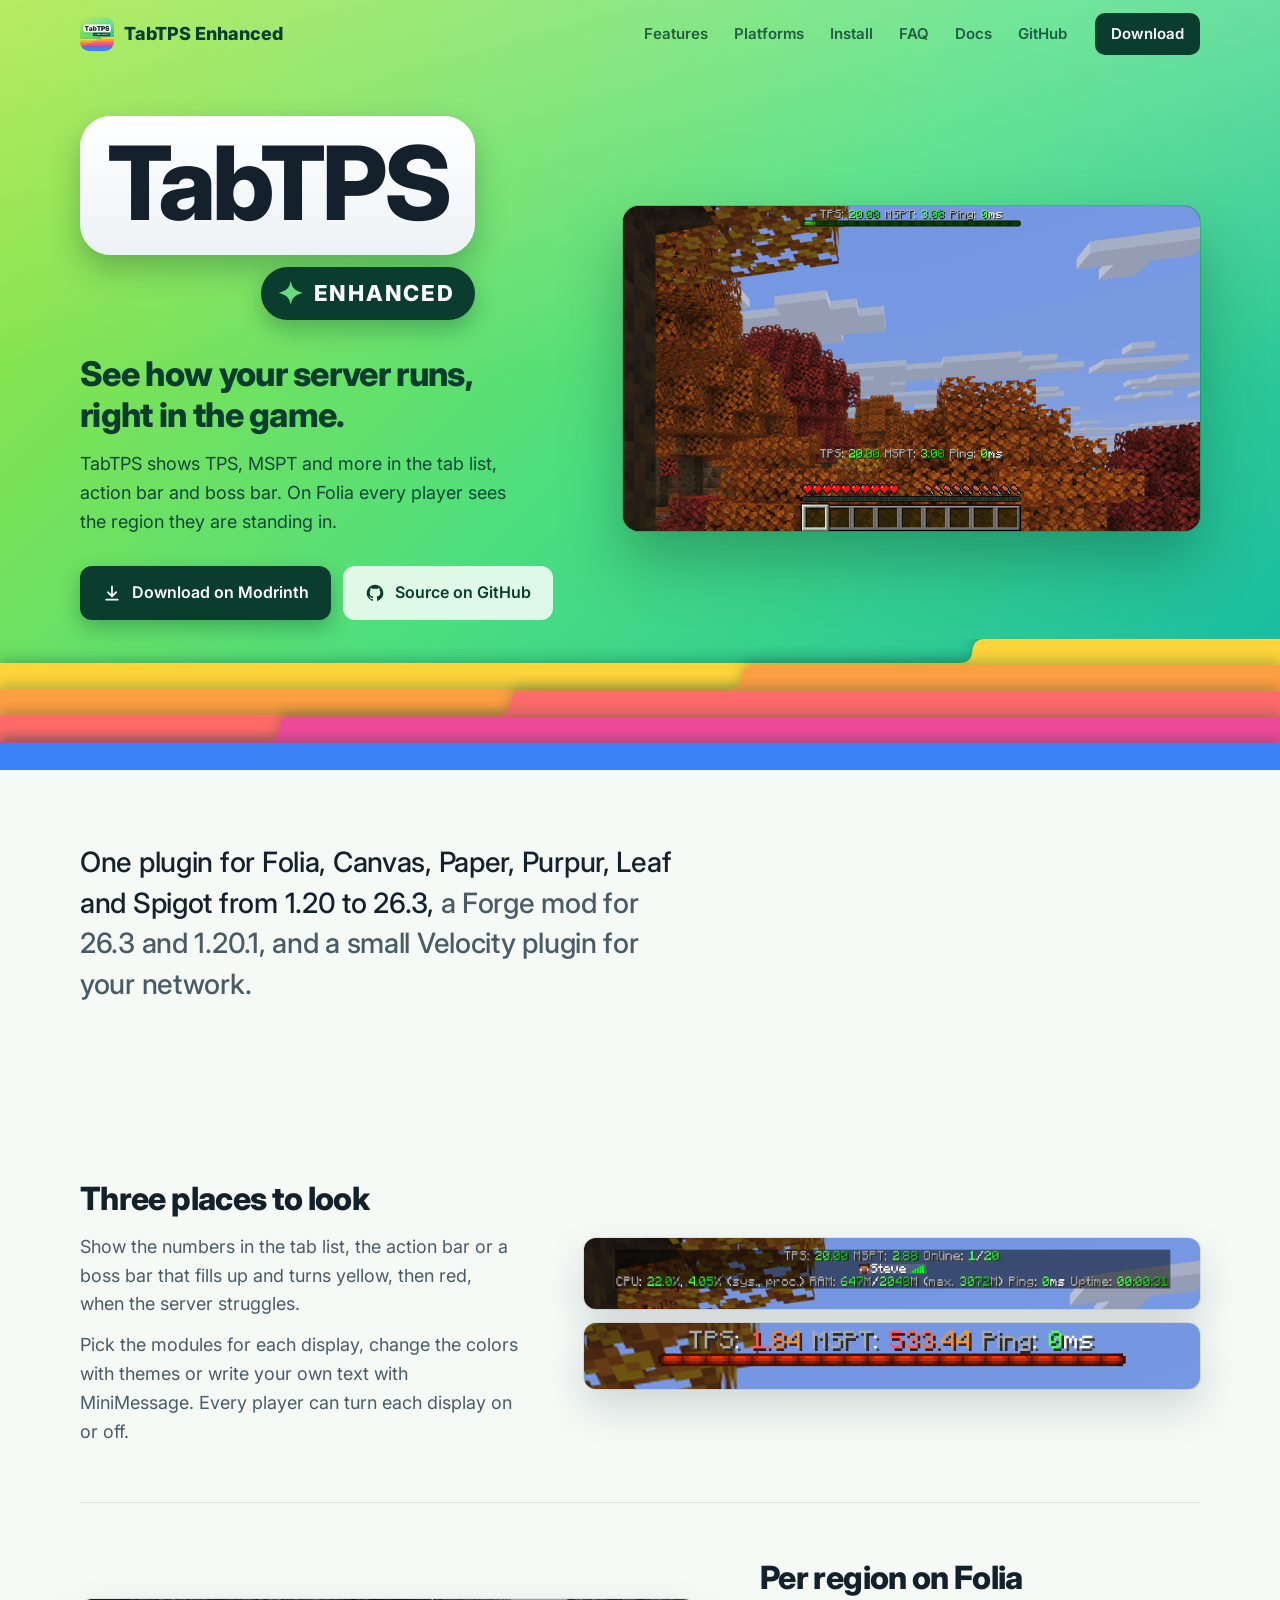
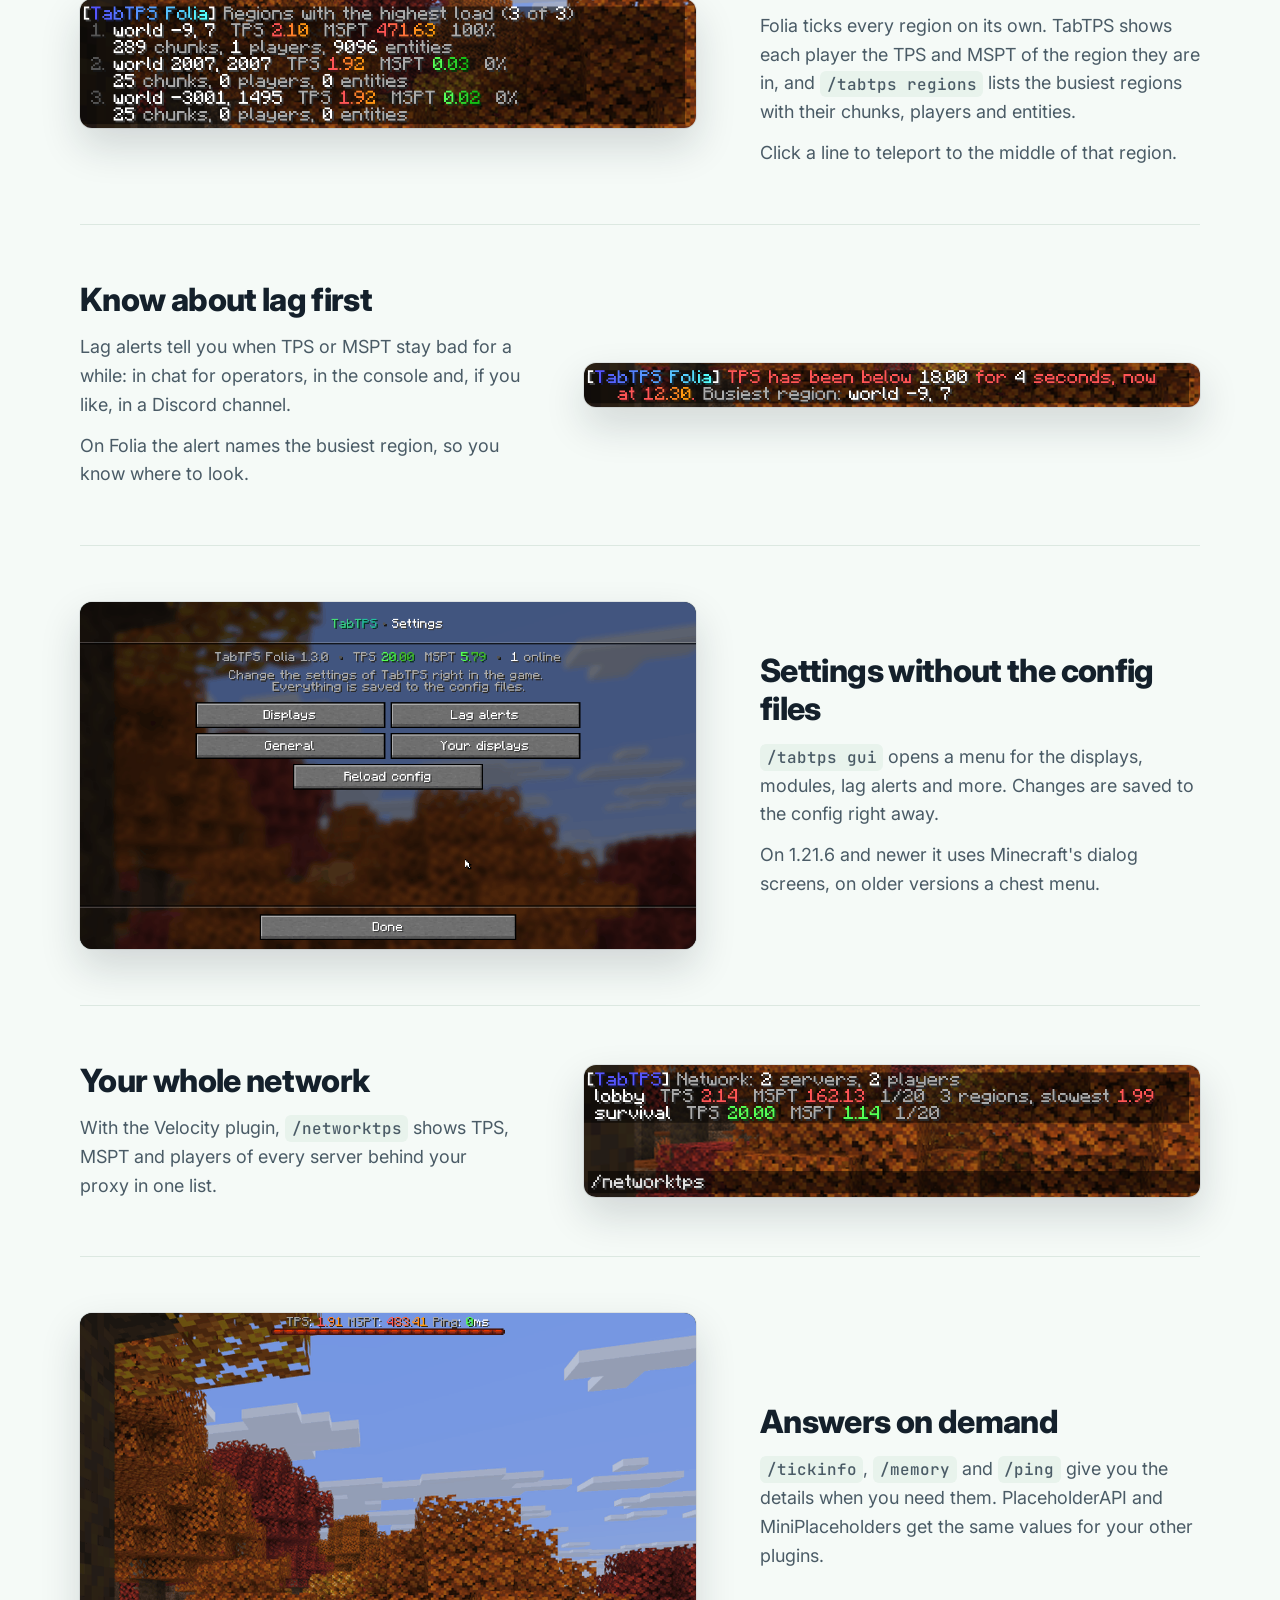
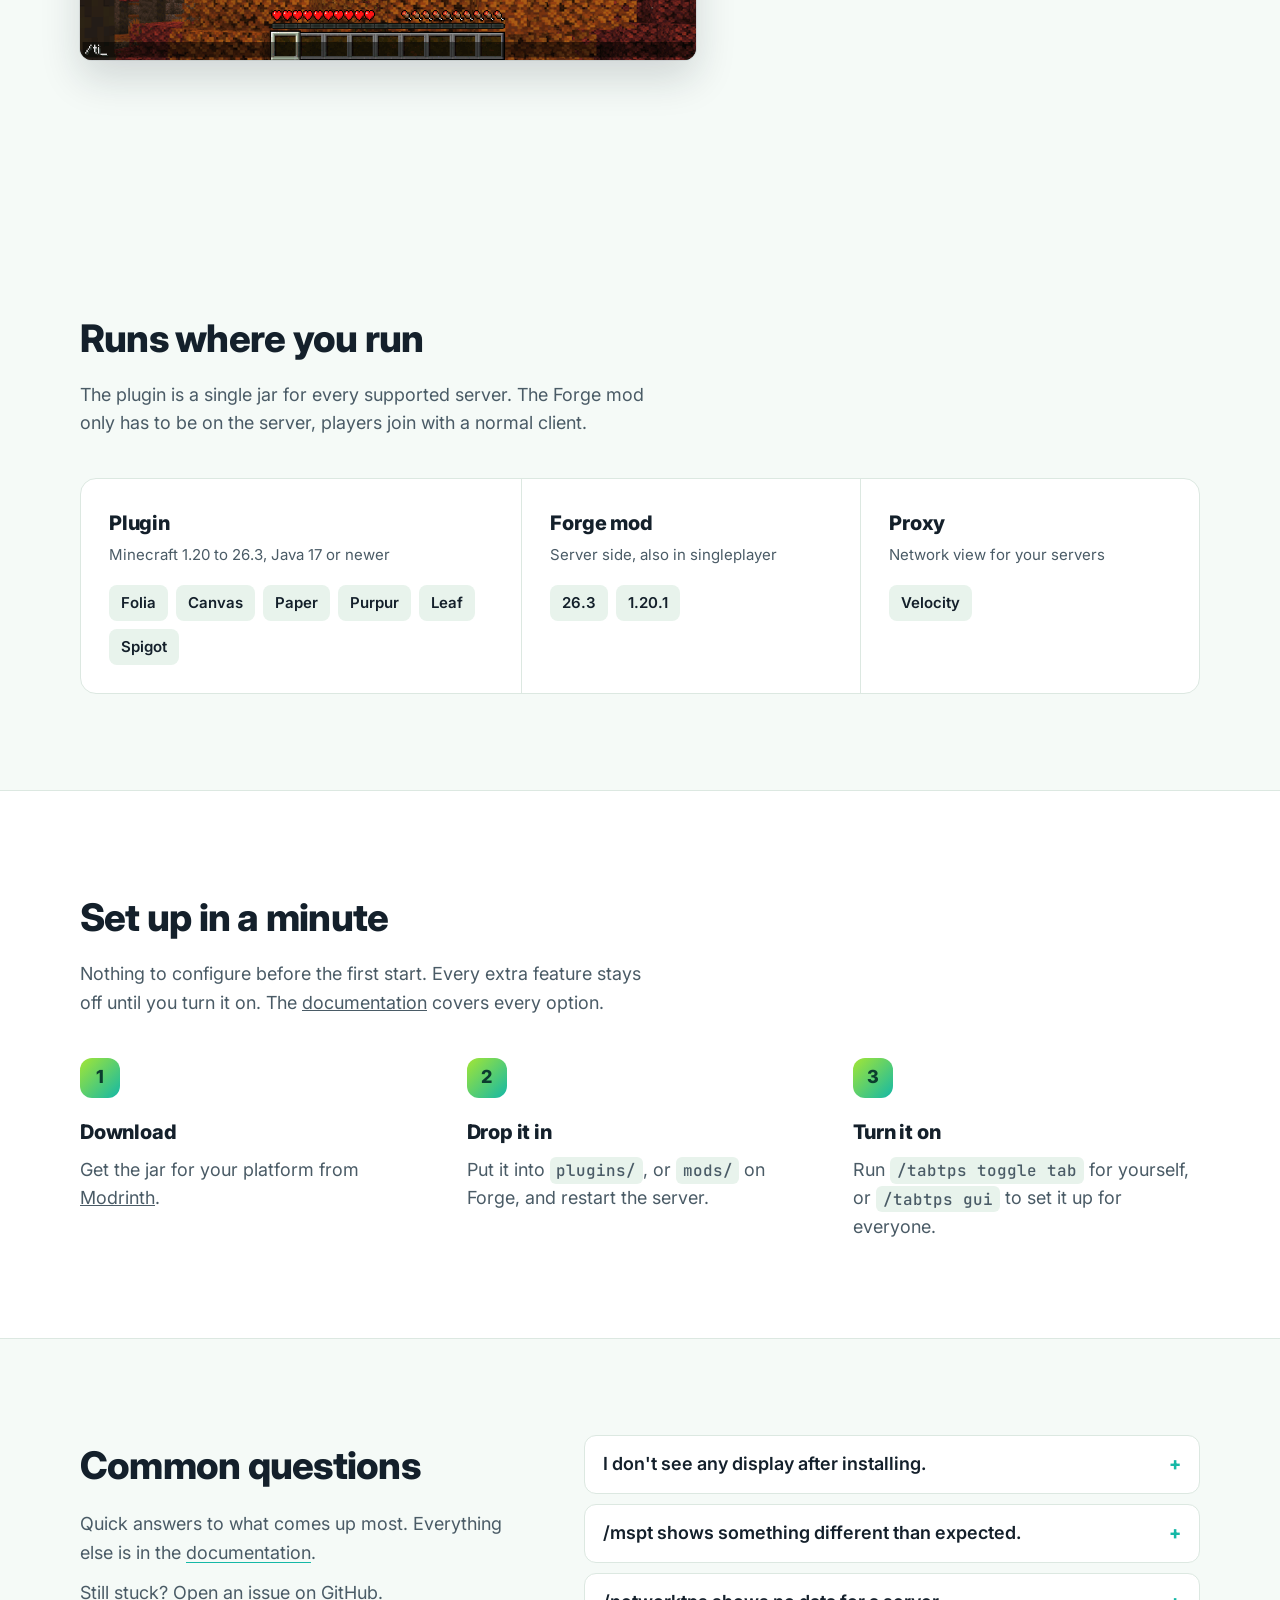
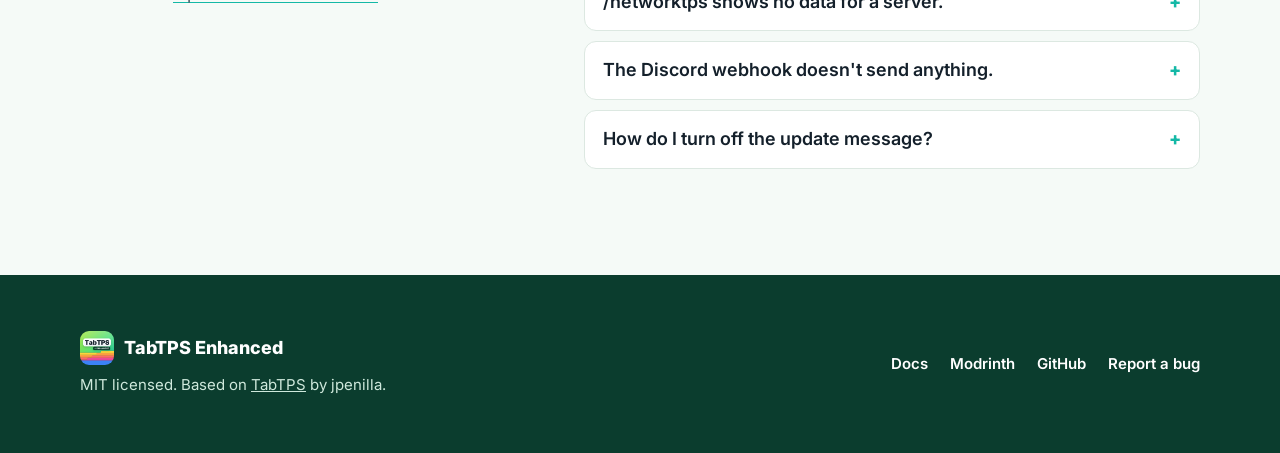
==== commit e00804f2: "Use clean website URLs Links point to / and /docs instead of index.html and docs.html. GitHub Pages " ====
--- a/docs/index.html
+++ b/docs/index.html
@@ -7,7 +7,14 @@
 <meta name="description" content="TPS, MSPT and more in the tab list, action bar and boss bar. Per region on Folia. For Folia, Canvas, Paper, Purpur, Leaf, Spigot, Forge and Velocity.">
 <meta property="og:title" content="TabTPS Enhanced">
 <meta property="og:description" content="TPS, MSPT and more in the tab list, action bar and boss bar. Per region on Folia.">
-<meta property="og:image" content="media/logo-256.png">
+<link rel="canonical" href="https://tabtps.mcbabel.de/">
+<meta property="og:type" content="website">
+<meta property="og:url" content="https://tabtps.mcbabel.de/">
+<meta property="og:image" content="https://tabtps.mcbabel.de/media/banner-card.png">
+<meta property="og:image:width" content="1400">
+<meta property="og:image:height" content="700">
+<meta name="twitter:card" content="summary_large_image">
+<meta name="theme-color" content="#0B3D2E">
 <link rel="icon" href="media/logo-128.png">
 <link rel="preconnect" href="https://fonts.googleapis.com">
 <link rel="preconnect" href="https://fonts.gstatic.com" crossorigin>
@@ -24,7 +31,7 @@
       <li><a href="#platforms">Platforms</a></li>
       <li><a href="#install">Install</a></li>
       <li><a href="#faq">FAQ</a></li>
-      <li><a href="docs.html">Docs</a></li>
+      <li><a href="/docs">Docs</a></li>
       <li><a href="https://github.com/MCbabel/TabTPS-Folia">GitHub</a></li>
       <li class="menu-only"><a href="https://modrinth.com/plugin/tabtps-folia">Download on Modrinth</a></li>
     </ul>
@@ -166,7 +173,7 @@
   <section id="install" class="install" aria-labelledby="install-title">
     <div class="wrap">
       <h2 id="install-title">Set up in a minute</h2>
-      <p>Nothing to configure before the first start. Every extra feature stays off until you turn it on. The <a href="docs.html">documentation</a> covers every option.</p>
+      <p>Nothing to configure before the first start. Every extra feature stays off until you turn it on. The <a href="/docs">documentation</a> covers every option.</p>
       <ol class="steps">
         <li>
           <h3>Download</h3>
@@ -187,7 +194,7 @@
     <div class="wrap faq-grid">
       <div class="faq-intro">
         <h2 id="faq-title">Common questions</h2>
-        <p>Quick answers to what comes up most. Everything else is in the <a href="docs.html">documentation</a>.</p>
+        <p>Quick answers to what comes up most. Everything else is in the <a href="/docs">documentation</a>.</p>
         <p class="faq-more">Still stuck? <a href="https://github.com/MCbabel/TabTPS-Folia/issues">Open an issue on GitHub</a>.</p>
       </div>
       <div class="faq-list">
@@ -223,7 +230,7 @@
       <p>MIT licensed. Based on <a href="https://github.com/jpenilla/TabTPS">TabTPS</a> by jpenilla.</p>
     </div>
     <nav aria-label="Links">
-      <a href="docs.html">Docs</a>
+      <a href="/docs">Docs</a>
       <a href="https://modrinth.com/plugin/tabtps-folia">Modrinth</a>
       <a href="https://github.com/MCbabel/TabTPS-Folia">GitHub</a>
       <a href="https://github.com/MCbabel/TabTPS-Folia/issues">Report a bug</a>
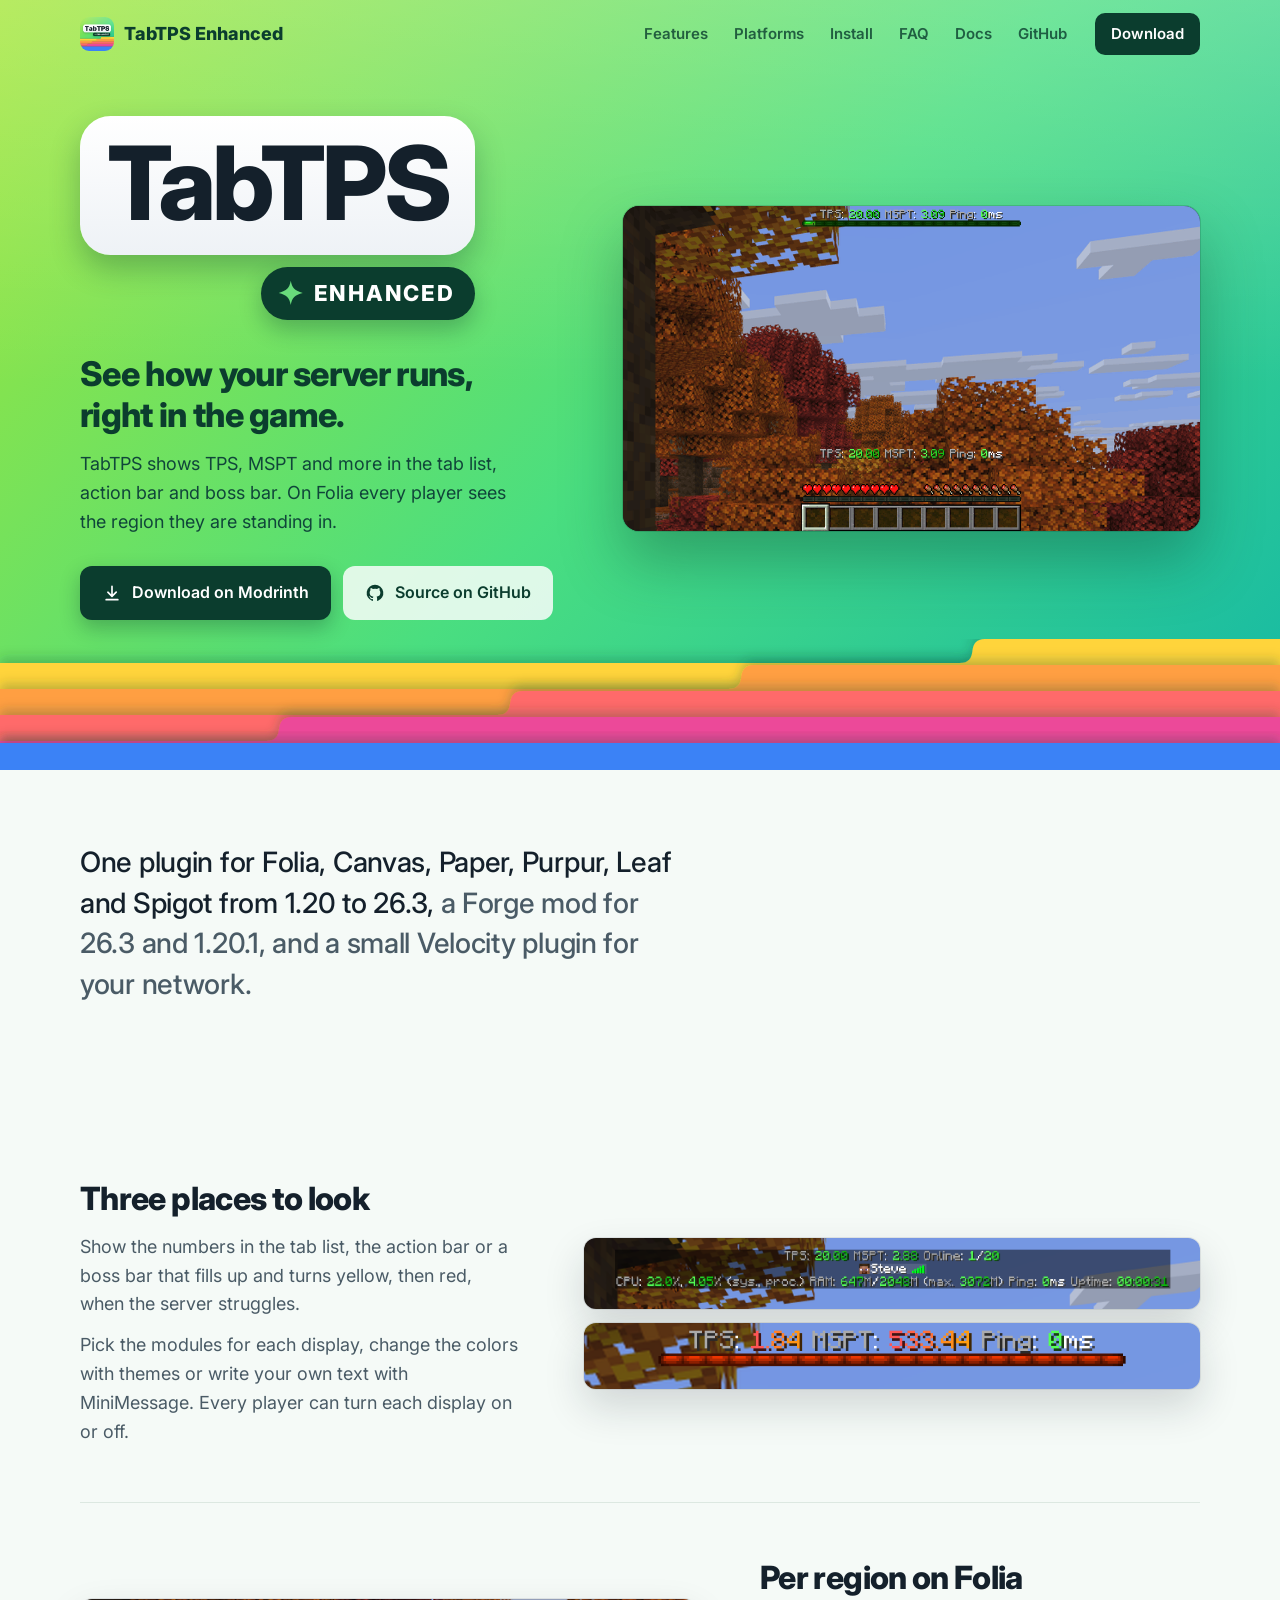
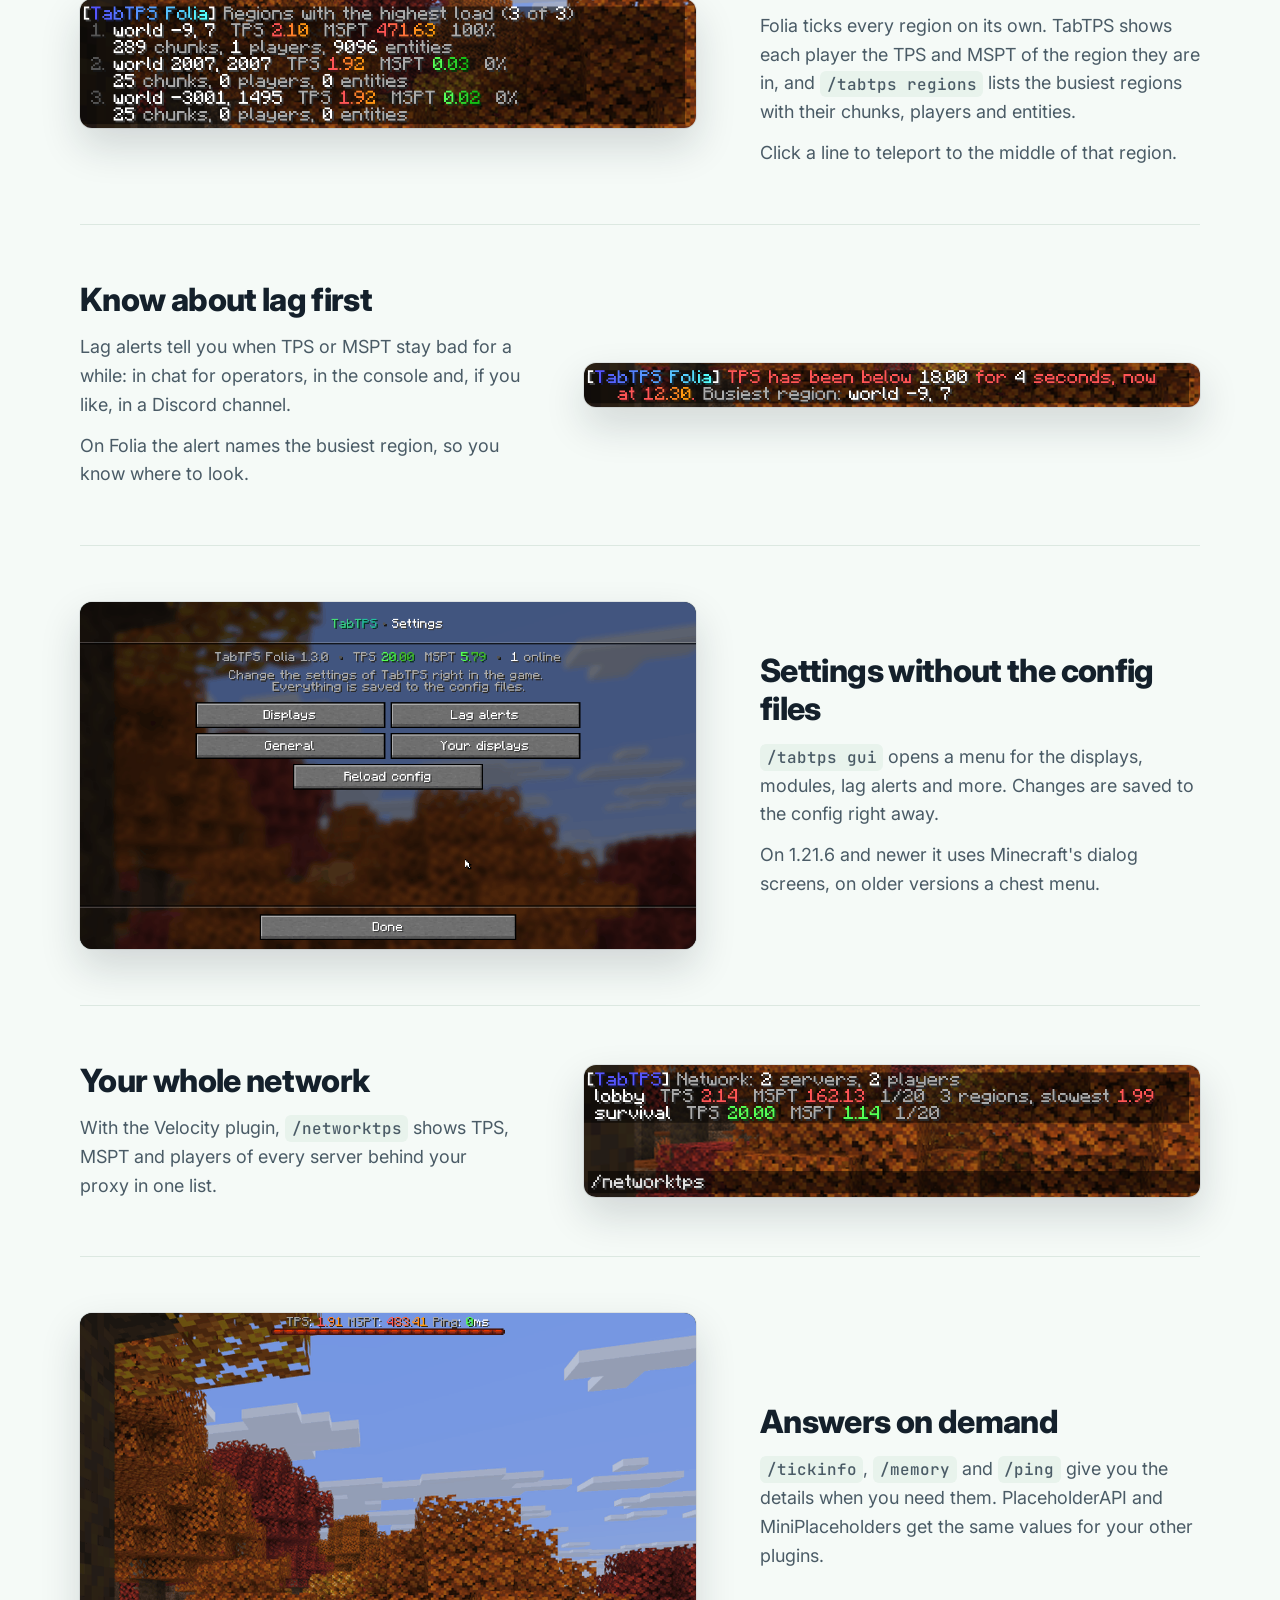
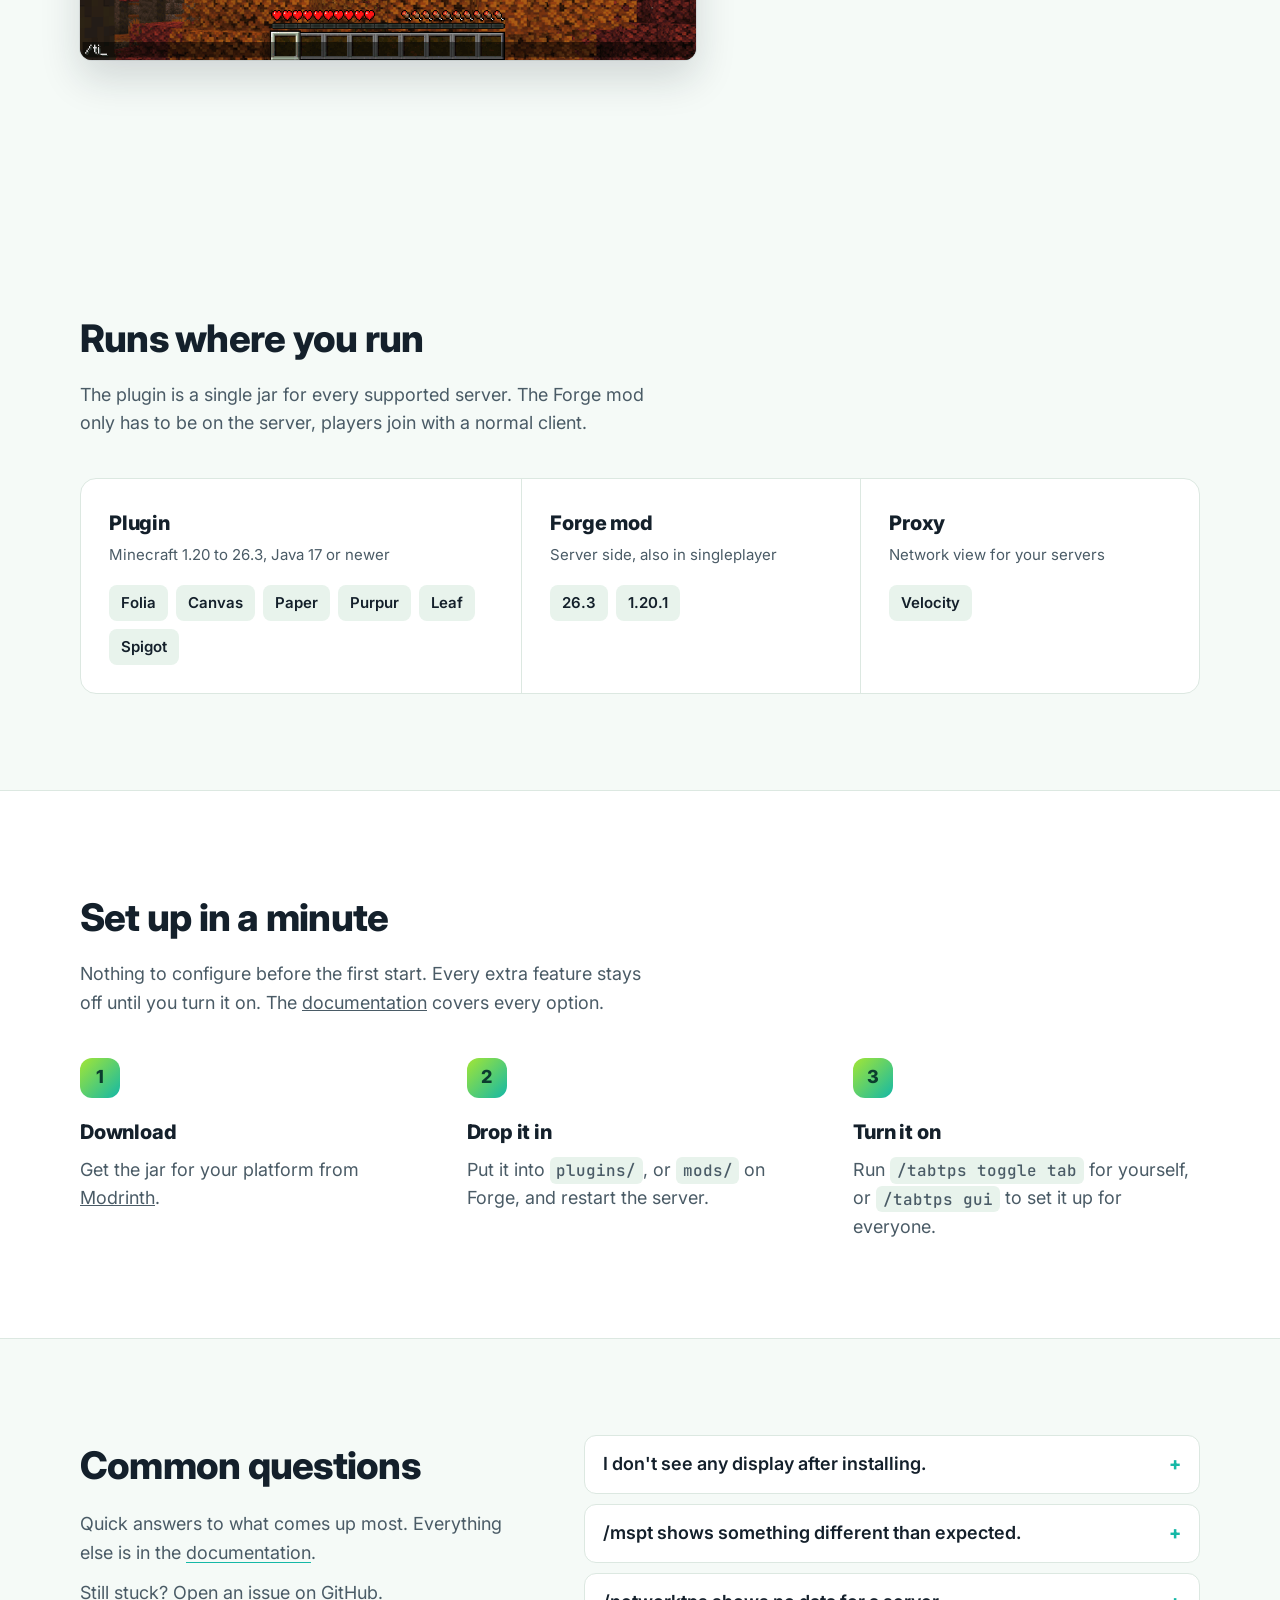
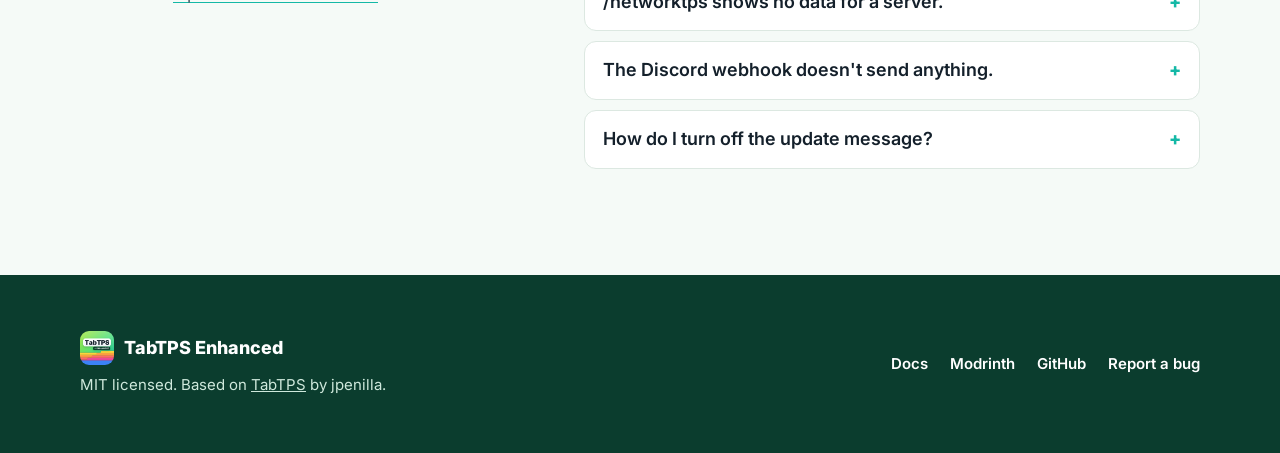
==== commit 327843f6: "Use permanent links for the renamed project The repository is now MCbabel/TabTPS-Enhanced, so all Gi" ====
--- a/docs/index.html
+++ b/docs/index.html
@@ -32,7 +32,7 @@
       <li><a href="#install">Install</a></li>
       <li><a href="#faq">FAQ</a></li>
       <li><a href="/docs">Docs</a></li>
-      <li><a href="https://github.com/MCbabel/TabTPS-Folia">GitHub</a></li>
+      <li><a href="https://github.com/MCbabel/TabTPS-Enhanced">GitHub</a></li>
       <li class="menu-only"><a href="https://modrinth.com/plugin/tabtps-folia">Download on Modrinth</a></li>
     </ul>
     <a class="nav-download" href="https://modrinth.com/plugin/tabtps-folia">Download</a>
@@ -58,7 +58,7 @@
             <svg viewBox="0 0 24 24" aria-hidden="true"><path fill="currentColor" d="M12 3a1 1 0 0 1 1 1v9.59l3.3-3.3a1 1 0 1 1 1.4 1.42l-5 5a1 1 0 0 1-1.4 0l-5-5a1 1 0 0 1 1.4-1.42l3.3 3.3V4a1 1 0 0 1 1-1ZM5 19h14a1 1 0 1 1 0 2H5a1 1 0 1 1 0-2Z"/></svg>
             Download on Modrinth
           </a>
-          <a class="button secondary" href="https://github.com/MCbabel/TabTPS-Folia">
+          <a class="button secondary" href="https://github.com/MCbabel/TabTPS-Enhanced">
             <svg viewBox="0 0 24 24" aria-hidden="true"><path fill="currentColor" d="M12 2a10 10 0 0 0-3.16 19.49c.5.09.68-.22.68-.48v-1.7c-2.78.6-3.37-1.34-3.37-1.34-.46-1.16-1.11-1.47-1.11-1.47-.9-.62.07-.6.07-.6 1 .07 1.53 1.03 1.53 1.03.89 1.53 2.34 1.09 2.91.83.09-.65.35-1.09.63-1.34-2.22-.25-4.55-1.11-4.55-4.94 0-1.09.39-1.98 1.03-2.68-.1-.25-.45-1.27.1-2.65 0 0 .84-.27 2.75 1.02a9.5 9.5 0 0 1 5 0c1.91-1.29 2.75-1.02 2.75-1.02.55 1.38.2 2.4.1 2.65.64.7 1.03 1.59 1.03 2.68 0 3.84-2.34 4.68-4.57 4.93.36.31.68.92.68 1.85v2.74c0 .27.18.58.69.48A10 10 0 0 0 12 2Z"/></svg>
             Source on GitHub
           </a>
@@ -195,7 +195,7 @@
       <div class="faq-intro">
         <h2 id="faq-title">Common questions</h2>
         <p>Quick answers to what comes up most. Everything else is in the <a href="/docs">documentation</a>.</p>
-        <p class="faq-more">Still stuck? <a href="https://github.com/MCbabel/TabTPS-Folia/issues">Open an issue on GitHub</a>.</p>
+        <p class="faq-more">Still stuck? <a href="https://github.com/MCbabel/TabTPS-Enhanced/issues">Open an issue on GitHub</a>.</p>
       </div>
       <div class="faq-list">
         <details class="faq">
@@ -232,8 +232,8 @@
     <nav aria-label="Links">
       <a href="/docs">Docs</a>
       <a href="https://modrinth.com/plugin/tabtps-folia">Modrinth</a>
-      <a href="https://github.com/MCbabel/TabTPS-Folia">GitHub</a>
-      <a href="https://github.com/MCbabel/TabTPS-Folia/issues">Report a bug</a>
+      <a href="https://github.com/MCbabel/TabTPS-Enhanced">GitHub</a>
+      <a href="https://github.com/MCbabel/TabTPS-Enhanced/issues">Report a bug</a>
     </nav>
   </div>
 </footer>
